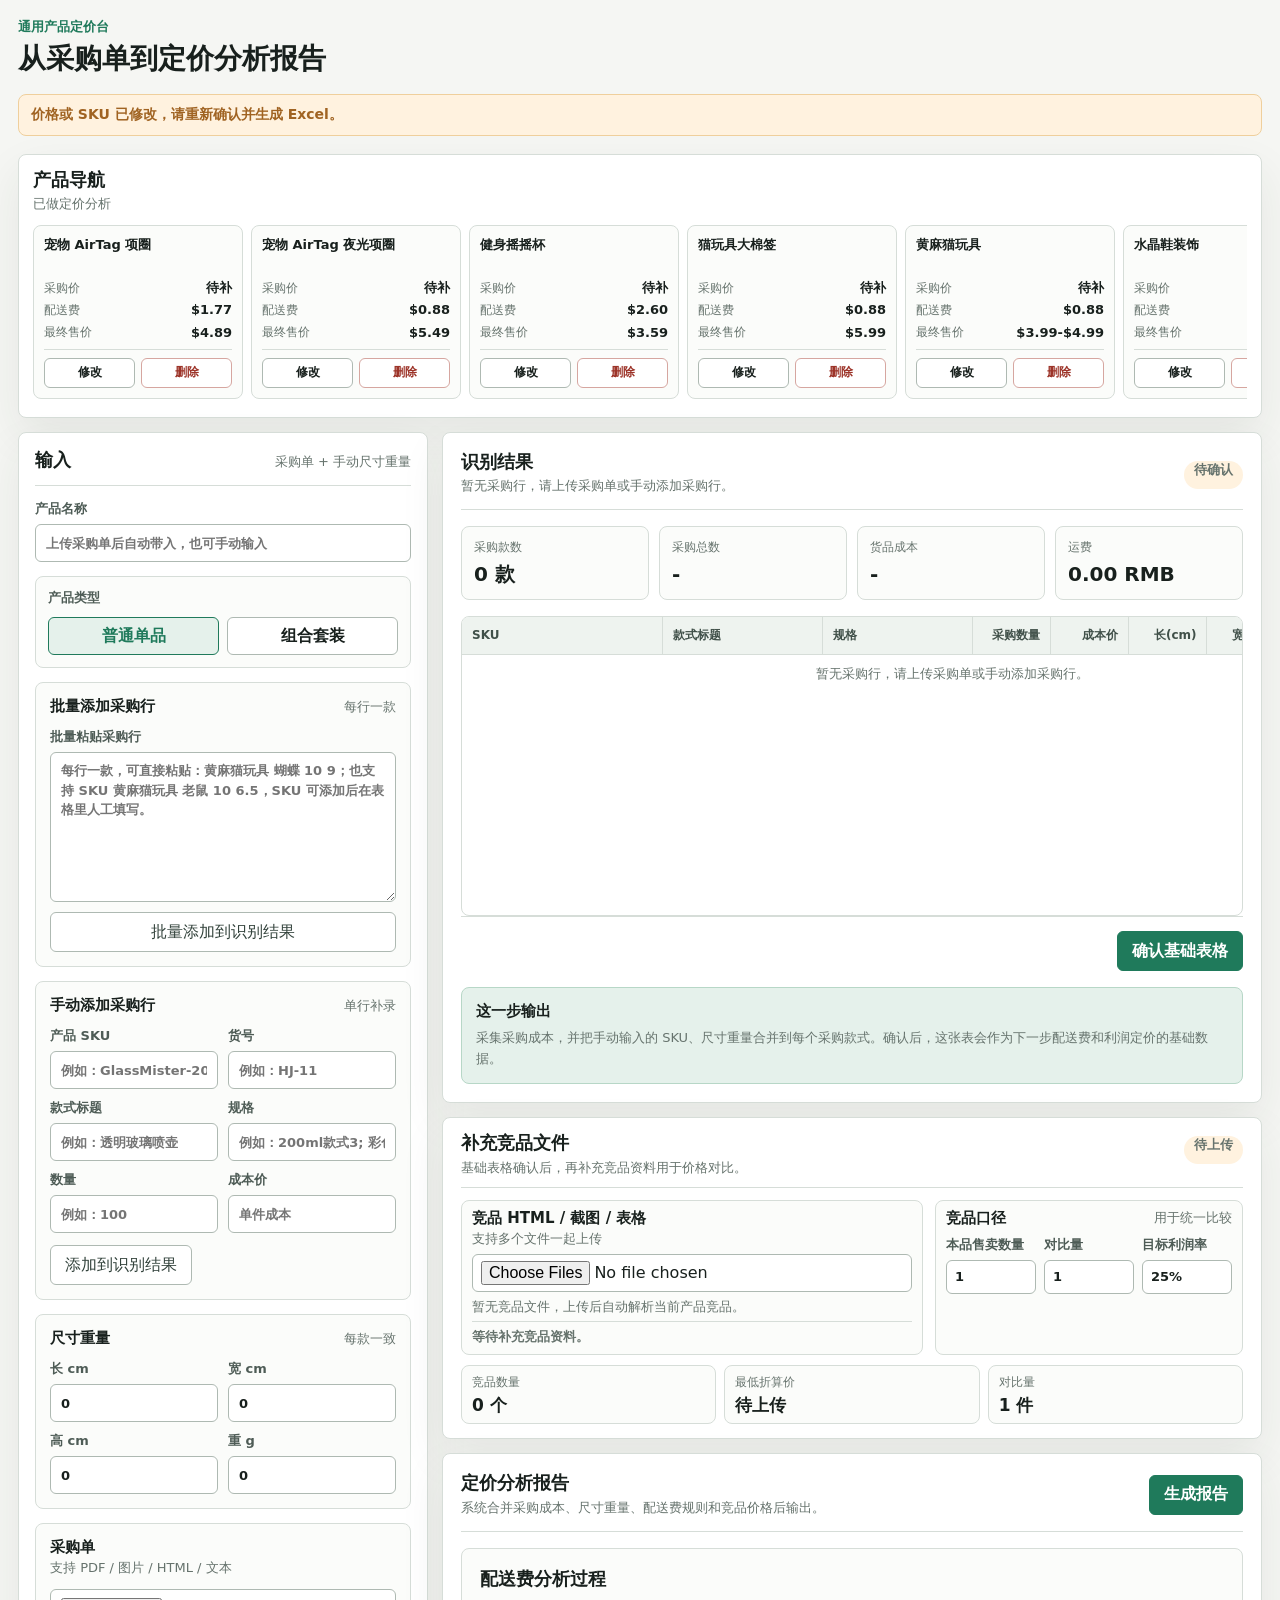
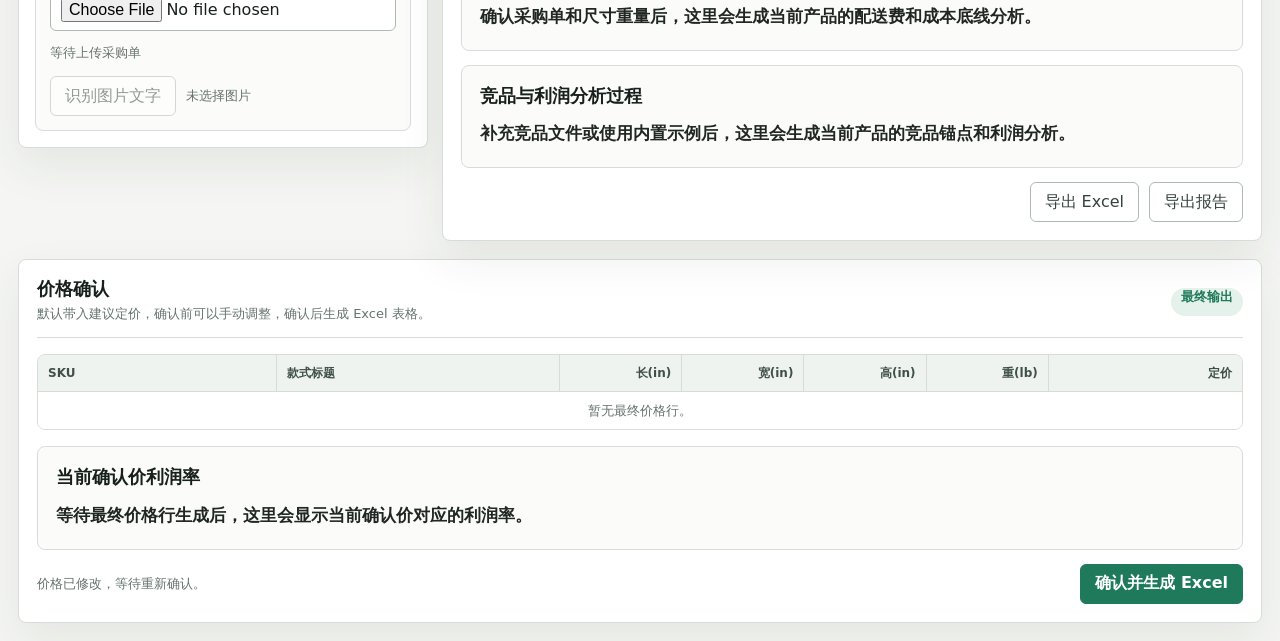
==== workbench/index.html @ 7b88914d "Merge origin/main" ====
<!doctype html>
<html lang="zh-CN">
  <head>
    <meta charset="utf-8">
    <meta name="viewport" content="width=device-width, initial-scale=1">
    <title>通用产品定价台</title>
    <link rel="stylesheet" href="styles.css?v=20260715-history5">
  </head>
  <body>
    <main class="workspace-shell">
      <header class="topbar">
        <div>
          <p class="eyebrow">通用产品定价台</p>
          <h1>从采购单到定价分析报告</h1>
        </div>
      </header>

      <section id="siteStatus" class="site-status" aria-live="polite">网站已加载，可以开始确认资料。</section>

      <aside class="pricing-nav" aria-label="已做定价分析的产品">
        <div class="pricing-nav-heading">
          <div>
            <h2>产品导航</h2>
            <span>已做定价分析</span>
          </div>
        </div>
        <div id="pricingHistoryList" class="pricing-history-list" aria-live="polite">
          <p class="empty-nav">等待加载定价产品。</p>
        </div>
      </aside>

      <section class="main-grid">
        <aside class="input-panel" aria-label="输入区">
          <div class="panel-heading">
            <h2>输入</h2>
            <span>采购单 + 手动尺寸重量</span>
          </div>

          <label class="field">
            产品名称
            <input id="productName" type="text" placeholder="上传采购单后自动带入，也可手动输入">
          </label>

          <div class="mode-card" aria-label="产品类型">
            <span>产品类型</span>
            <div class="mode-toggle">
              <button id="standardModeBtn" type="button" class="mode-button active" aria-pressed="true">普通单品</button>
              <button id="bundleModeBtn" type="button" class="mode-button" aria-pressed="false">组合套装</button>
            </div>
          </div>

          <div class="manual-card">
            <div class="manual-card-title">
              <strong>批量添加采购行</strong>
              <span>每行一款</span>
            </div>
            <div class="bulk-entry compact-entry">
              <label>
                批量粘贴采购行
                <textarea id="manualBulkRows" rows="5" placeholder="每行一款，可直接粘贴：黄麻猫玩具 蝴蝶 10 9；也支持 SKU 黄麻猫玩具 老鼠 10 6.5，SKU 可添加后在表格里人工填写。"></textarea>
              </label>
              <button id="addBulkRowsBtn" type="button" class="ghost-button">批量添加到识别结果</button>
            </div>
          </div>

          <div class="manual-card">
            <div class="manual-card-title">
              <strong>手动添加采购行</strong>
              <span>单行补录</span>
            </div>
            <div class="manual-row-grid">
              <label>
                产品 SKU
                <input id="manualSku" type="text" placeholder="例如：GlassMister-200ml-Green">
              </label>
              <label>
                货号
                <input id="manualItemCode" type="text" placeholder="例如：HJ-11">
              </label>
              <label>
                款式标题
                <input id="manualTitle" type="text" placeholder="例如：透明玻璃喷壶">
              </label>
              <label>
                规格
                <input id="manualSpec" type="text" placeholder="例如：200ml款式3; 彩色">
              </label>
              <label>
                数量
                <input id="manualQty" type="number" min="0" step="1" placeholder="例如：100">
              </label>
              <label>
                成本价
                <input id="manualCost" type="number" min="0" step="0.0001" placeholder="单件成本">
              </label>
            </div>
            <button id="addManualRowBtn" type="button" class="ghost-button">添加到识别结果</button>
          </div>

          <div class="manual-card">
            <div class="manual-card-title">
              <strong>尺寸重量</strong>
              <span>每款一致</span>
            </div>
            <div class="dimension-grid">
              <label>
                长 cm
                <input id="lengthCm" type="number" value="0" step="0.1">
              </label>
              <label>
                宽 cm
                <input id="widthCm" type="number" value="0" step="0.1">
              </label>
              <label>
                高 cm
                <input id="heightCm" type="number" value="0" step="0.1">
              </label>
              <label>
                重 g
                <input id="weightG" type="number" value="0" step="1">
              </label>
            </div>
          </div>

          <div class="upload-box">
            <div>
              <strong>采购单</strong>
              <span>支持 PDF / 图片 / HTML / 文本</span>
            </div>
            <input id="purchaseOrderFile" type="file" aria-label="上传采购单" accept=".pdf,.png,.jpg,.jpeg,.webp,.html,.htm,.txt,.csv">
            <p id="purchaseOrderFileName">等待上传采购单</p>
            <div class="ocr-actions">
              <button id="runOcrBtn" type="button" class="ghost-button" disabled>识别图片文字</button>
              <span id="ocrStatus">未选择图片</span>
            </div>
            <div id="purchasePreview" class="upload-preview is-hidden" aria-live="polite"></div>
          </div>

          <div id="bundleCard" class="manual-card is-hidden">
            <div class="manual-card-title">
              <strong>组合套装</strong>
              <span>父 SKU + 组件成本</span>
            </div>
            <div class="manual-row-grid">
              <label>
                套装 SKU
                <input id="bundleSku" type="text" placeholder="例如：BlisterPad-3Style-24pcs">
              </label>
              <label>
                套装标题
                <input id="bundleTitle" type="text" placeholder="例如：三款组合防磨贴">
              </label>
              <label>
                套装规格
                <input id="bundleSpec" type="text" placeholder="例如：3款各8片，共24片/套">
              </label>
              <label>
                单位
                <input id="bundleUnitLabel" type="text" value="片">
              </label>
            </div>
            <div class="bundle-components">
              <div class="bundle-component-header">
                <span>组件</span>
                <span>每套用量</span>
                <span>单件成本</span>
                <span>采购数量</span>
              </div>
              <div class="bundle-component-row">
                <input class="bundle-component-name" type="text" placeholder="款式A">
                <input class="bundle-component-qty" type="number" min="0" step="1" value="8" aria-label="款式A每套用量">
                <input class="bundle-component-cost" type="number" min="0" step="0.0001" placeholder="0.00" aria-label="款式A单件成本">
                <input class="bundle-component-purchase" type="number" min="0" step="1" placeholder="采购片数" aria-label="款式A采购数量">
              </div>
              <div class="bundle-component-row">
                <input class="bundle-component-name" type="text" placeholder="款式B">
                <input class="bundle-component-qty" type="number" min="0" step="1" value="8" aria-label="款式B每套用量">
                <input class="bundle-component-cost" type="number" min="0" step="0.0001" placeholder="0.00" aria-label="款式B单件成本">
                <input class="bundle-component-purchase" type="number" min="0" step="1" placeholder="采购片数" aria-label="款式B采购数量">
              </div>
              <div class="bundle-component-row">
                <input class="bundle-component-name" type="text" placeholder="款式C">
                <input class="bundle-component-qty" type="number" min="0" step="1" value="8" aria-label="款式C每套用量">
                <input class="bundle-component-cost" type="number" min="0" step="0.0001" placeholder="0.00" aria-label="款式C单件成本">
                <input class="bundle-component-purchase" type="number" min="0" step="1" placeholder="采购片数" aria-label="款式C采购数量">
              </div>
            </div>
            <div class="bundle-summary" id="bundlePreview">填写组件后生成一条父 SKU 套装行。</div>
            <div class="inline-actions">
              <button id="buildBundleBtn" type="button" class="ghost-button">生成套装行</button>
              <button id="clearBundleBtn" type="button" class="ghost-button">清空套装</button>
            </div>
          </div>

        </aside>

        <div class="workflow-column">
        <section class="result-panel" aria-label="识别结果">
          <div class="panel-heading result-heading">
            <div>
              <h2>识别结果</h2>
              <span id="recognizedSummaryText">等待上传采购单或录入采购行。</span>
            </div>
            <span id="baseStatus" class="status-pill">待确认</span>
          </div>

          <div class="summary-grid">
            <div>
              <span>采购款数</span>
              <strong>0 款</strong>
            </div>
            <div>
              <span>采购总数</span>
              <strong>-</strong>
            </div>
            <div>
              <span>货品成本</span>
              <strong>-</strong>
            </div>
            <div>
              <span>运费</span>
              <strong>0.00 RMB</strong>
            </div>
          </div>

          <div class="table-wrap">
            <table>
              <thead>
                <tr>
                  <th class="sku-column">SKU</th>
                  <th>款式标题</th>
                  <th>规格</th>
                  <th class="numeric">采购数量</th>
                  <th class="numeric">成本价</th>
                  <th class="numeric">长(cm)</th>
                  <th class="numeric">宽(cm)</th>
                  <th class="numeric">高(cm)</th>
                  <th class="numeric">重(g)</th>
                </tr>
              </thead>
              <tbody id="recognizedRows">
                <tr>
                  <td colspan="9" class="empty">暂无采购行，请上传采购单或手动添加采购行。</td>
                </tr>
              </tbody>
            </table>
          </div>

          <div class="result-actions">
            <button id="confirmBaseBtn" type="button" class="primary-button">确认基础表格</button>
          </div>

          <div class="check-panel">
            <h3>这一步输出</h3>
            <p>采集采购成本，并把手动输入的 SKU、尺寸重量合并到每个采购款式。确认后，这张表会作为下一步配送费和利润定价的基础数据。</p>
          </div>
        </section>

      <section class="next-step-grid">
        <section class="competitor-panel" aria-label="竞品输入">
          <div class="panel-heading">
            <div>
              <h2>补充竞品文件</h2>
              <span>基础表格确认后，再补充竞品资料用于价格对比。</span>
            </div>
            <span id="competitorStatus" class="status-pill">待上传</span>
          </div>

          <div class="competitor-input-grid">
            <div class="upload-box">
              <div>
                <strong>竞品 HTML / 截图 / 表格</strong>
                <span>支持多个文件一起上传</span>
              </div>
              <input id="competitorFiles" type="file" aria-label="上传竞品文件" multiple accept=".html,.htm,.pdf,.png,.jpg,.jpeg,.webp,.xlsx,.xls,.csv">
              <p id="competitorFileSummary">暂无竞品文件，上传后自动解析当前产品竞品。</p>
              <p id="competitorParseStatus" class="mini-status">等待补充竞品资料。</p>
            </div>

            <div class="manual-card">
              <div class="manual-card-title">
                <strong>竞品口径</strong>
                <span>用于统一比较</span>
              </div>
              <div class="dimension-grid">
                <label>
                  本品售卖数量
                  <input id="salePackQty" type="number" value="1" min="1" step="1">
                </label>
                <label>
                  对比量
                  <input id="comparisonUnitQty" type="number" value="1" min="1" step="1">
                </label>
                <label>
                  目标利润率
                  <input id="targetMargin" type="text" value="25%">
                </label>
              </div>
            </div>
          </div>

          <div class="competitor-summary">
            <div>
              <span>竞品数量</span>
              <strong>0 个</strong>
            </div>
            <div>
              <span>最低折算价</span>
              <strong>待上传</strong>
            </div>
            <div>
              <span>对比量</span>
              <strong>1 片</strong>
            </div>
          </div>
        </section>

        <section id="reportPanel" class="report-panel" aria-label="定价分析报告">
          <div class="panel-heading result-heading">
            <div>
              <h2>定价分析报告</h2>
              <span>系统合并采购成本、尺寸重量、配送费规则和竞品价格后输出。</span>
            </div>
            <button id="generateReportBtn" type="button" class="primary-button">生成报告</button>
          </div>

          <div class="analysis-narrative" id="reportContent">
            <article class="process-block">
              <h3>配送费分析过程</h3>
              <p class="lead-text">确认采购单和尺寸重量后，这里会生成当前产品的配送费和成本底线分析。</p>
            </article>

            <article class="process-block">
              <h3>竞品与利润分析过程</h3>
              <p class="lead-text">补充竞品文件或使用内置示例后，这里会生成当前产品的竞品锚点和利润分析。</p>
            </article>
          </div>

          <div class="report-actions">
            <button id="reportExcelBtn" type="button" class="ghost-button">导出 Excel</button>
            <button id="reportTextBtn" type="button" class="ghost-button">导出报告</button>
            <a id="downloadReportExcelLink" class="download-link is-hidden" href="#" download="定价分析报告.xls">下载分析 Excel</a>
            <a id="downloadReportTextLink" class="download-link is-hidden" href="#" download="定价分析报告.txt">下载报告文本</a>
          </div>
        </section>
      </section>
        </div>
      </section>

      <section id="finalStage" class="final-stage" aria-label="价格确认">
        <section class="final-panel">
          <div class="panel-heading result-heading">
            <div>
              <h2>价格确认</h2>
              <span>默认带入建议定价，确认前可以手动调整，确认后生成 Excel 表格。</span>
            </div>
            <span class="status-pill ready">最终输出</span>
          </div>

          <div class="final-table-wrap">
            <table class="final-table">
              <thead>
                <tr>
                  <th class="sku-column">SKU</th>
                  <th>款式标题</th>
                  <th class="numeric">长(in)</th>
                  <th class="numeric">宽(in)</th>
                  <th class="numeric">高(in)</th>
                  <th class="numeric">重(lb)</th>
                  <th class="numeric">定价</th>
                </tr>
              </thead>
              <tbody id="finalPricingRows">
                <tr>
                  <td colspan="7" class="empty">暂无最终价格行。</td>
                </tr>
              </tbody>
            </table>
          </div>

          <div id="currentProfitPanel" class="analysis-narrative profit-after-final">
            <article class="process-block">
              <h3>当前确认价利润率</h3>
              <p class="lead-text">等待最终价格行生成后，这里会显示当前确认价对应的利润率。</p>
            </article>
          </div>

          <div class="final-actions">
            <p id="exportStatus" class="export-status">等待确认价格。</p>
            <div class="final-action-buttons">
              <button id="generateExcelBtn" type="button" class="primary-button">确认并生成 Excel</button>
              <a id="downloadExcelLink" class="download-link is-hidden" href="#" download="最终价格确认表.xls">下载 Excel</a>
            </div>
          </div>
        </section>
      </section>
    </main>
    <script src="app.js?v=20260715-merge-fix1"></script>
  </body>
</html>
---- workbench/styles.css ----
:root {
  --bg: #f5f6f3;
  --panel: #ffffff;
  --ink: #18201d;
  --muted: #66736d;
  --line: #d6ddd8;
  --line-strong: #aeb9b2;
  --accent: #1f7a5b;
  --accent-soft: #e5f1eb;
  --warning: #a06322;
  --warning-soft: #fff2df;
  --shadow: 0 18px 45px rgba(36, 46, 41, 0.08);
  font-family: Inter, ui-sans-serif, system-ui, -apple-system, BlinkMacSystemFont, "Segoe UI", sans-serif;
  color-scheme: light;
}

* {
  box-sizing: border-box;
}

body {
  margin: 0;
  background: var(--bg);
  color: var(--ink);
  overflow-x: hidden;
}

button,
input,
textarea {
  font: inherit;
}

.workspace-shell {
  width: min(1680px, 100%);
  margin: 0 auto;
  padding: 18px;
  min-width: 0;
}

.topbar {
  display: flex;
  align-items: center;
  justify-content: space-between;
  gap: 18px;
  margin-bottom: 18px;
}

.eyebrow {
  margin: 0 0 6px;
  color: var(--accent);
  font-size: 13px;
  font-weight: 750;
}

h1,
h2,
h3,
p {
  margin: 0;
}

h1 {
  font-size: 28px;
  line-height: 1.2;
  letter-spacing: 0;
}

h2 {
  font-size: 18px;
  line-height: 1.25;
}

h3 {
  font-size: 15px;
  line-height: 1.3;
}

button,
.download-link {
  min-height: 40px;
  border: 1px solid var(--line-strong);
  border-radius: 6px;
  padding: 0 14px;
  background: var(--panel);
  color: var(--ink);
  cursor: pointer;
  text-decoration: none;
}

.primary-button,
.download-link {
  border-color: var(--accent);
  background: var(--accent);
  color: #ffffff;
  font-weight: 750;
}

.ghost-button {
  color: #33433c;
}

.site-status {
  min-height: 42px;
  border: 1px solid #b7d7c7;
  border-radius: 8px;
  background: var(--accent-soft);
  color: var(--accent);
  display: flex;
  align-items: center;
  padding: 10px 12px;
  margin-bottom: 18px;
  font-size: 14px;
  font-weight: 750;
}

.site-status.warn {
  border-color: #efcf9c;
  background: var(--warning-soft);
  color: var(--warning);
}

.main-grid {
  display: grid;
  grid-template-columns: minmax(340px, 410px) minmax(680px, 1fr);
  gap: 14px;
  align-items: start;
  margin-bottom: 18px;
}

.workflow-column {
  display: grid;
  gap: 14px;
  min-width: 0;
}

.input-panel,
.pricing-nav,
.result-panel,
.competitor-panel,
.report-panel,
.final-panel {
  border: 1px solid var(--line);
  border-radius: 8px;
  background: var(--panel);
  box-shadow: var(--shadow);
}

.pricing-nav {
  padding: 14px;
  margin-bottom: 14px;
  display: grid;
  gap: 12px;
}

.pricing-nav-heading {
  display: flex;
  align-items: flex-end;
  justify-content: space-between;
  gap: 12px;
}

.pricing-nav-heading span {
  display: block;
  margin-top: 4px;
  color: var(--muted);
  font-size: 13px;
}

.pricing-history-list {
  display: flex;
  gap: 8px;
  overflow-x: auto;
  padding-bottom: 4px;
}

.pricing-history-item {
  width: 210px;
  flex: 0 0 210px;
  min-height: 0;
  border: 1px solid var(--line);
  border-radius: 8px;
  background: #fbfcfa;
  text-align: left;
  display: grid;
  gap: 8px;
  padding: 10px;
}

.pricing-history-item:hover,
.pricing-history-item:focus-within {
  border-color: var(--accent);
  background: var(--accent-soft);
}

.pricing-history-item.is-current {
  border-color: #b7d7c7;
  background: var(--accent-soft);
}

.pricing-history-main {
  min-height: 0;
  border: 0;
  border-radius: 0;
  padding: 0;
  background: transparent;
  display: grid;
  gap: 8px;
  text-align: left;
  cursor: pointer;
}

.pricing-history-title {
  display: block;
  color: var(--ink);
  font-size: 13px;
  font-weight: 850;
  line-height: 1.35;
  min-height: 36px;
}

.pricing-history-meta {
  display: grid;
  grid-template-columns: 1fr;
  gap: 6px;
}

.pricing-history-meta span {
  display: flex;
  align-items: center;
  justify-content: space-between;
  gap: 2px;
  color: var(--muted);
  font-size: 12px;
  line-height: 1.25;
}

.pricing-history-meta strong {
  color: var(--ink);
  font-size: 13px;
  font-variant-numeric: tabular-nums;
  line-height: 1.25;
}

.pricing-history-actions {
  display: grid;
  grid-template-columns: 1fr 1fr;
  gap: 6px;
  padding-top: 8px;
  border-top: 1px solid var(--line);
}

.mini-button {
  min-height: 30px;
  border-radius: 6px;
  padding: 0 8px;
  font-size: 12px;
  font-weight: 800;
  background: #ffffff;
}

.mini-button.danger {
  border-color: #d6a6a0;
  color: #9c3328;
}

.mini-button.primary-mini {
  border-color: var(--accent);
  background: var(--accent);
  color: #ffffff;
}

.pricing-history-edit-form {
  display: grid;
  gap: 8px;
  padding-top: 8px;
  border-top: 1px solid var(--line);
}

.pricing-history-edit-form label {
  display: grid;
  gap: 4px;
  color: var(--muted);
  font-size: 12px;
  font-weight: 800;
}

.pricing-history-edit-form input {
  min-height: 32px;
  padding: 6px 8px;
  font-size: 12px;
}

.empty-nav {
  color: var(--muted);
  font-size: 13px;
  line-height: 1.5;
}

.input-panel {
  padding: 16px;
  display: grid;
  gap: 14px;
}

.result-panel,
.competitor-panel,
.report-panel,
.final-panel {
  padding: 18px;
  min-width: 0;
}

.result-actions {
  display: flex;
  justify-content: flex-end;
  padding-top: 14px;
  border-top: 1px solid var(--line);
}

.profit-after-final {
  margin-top: 14px;
}

.panel-heading {
  display: flex;
  align-items: flex-start;
  justify-content: space-between;
  gap: 14px;
  padding-bottom: 14px;
  border-bottom: 1px solid var(--line);
}

.panel-heading span {
  display: block;
  margin-top: 4px;
  color: var(--muted);
  font-size: 13px;
}

.field,
.dimension-grid label {
  display: grid;
  gap: 6px;
  color: #4e5c56;
  font-size: 13px;
  font-weight: 700;
}

input,
textarea {
  width: 100%;
  min-height: 38px;
  border: 1px solid var(--line-strong);
  border-radius: 6px;
  background: #ffffff;
  color: var(--ink);
  padding: 8px 10px;
}

textarea {
  resize: vertical;
  line-height: 1.5;
}

input:focus,
textarea:focus {
  outline: 3px solid rgba(31, 122, 91, 0.16);
  border-color: var(--accent);
}

.manual-row-grid {
  display: grid;
  grid-template-columns: 1fr 1fr;
  gap: 10px;
  margin-bottom: 12px;
}

.mode-card {
  border: 1px solid var(--line);
  border-radius: 8px;
  background: #fbfcfa;
  padding: 12px;
  display: grid;
  gap: 10px;
}

.mode-card > span {
  color: #4e5c56;
  font-size: 13px;
  font-weight: 800;
}

.mode-toggle {
  display: grid;
  grid-template-columns: repeat(2, minmax(0, 1fr));
  gap: 8px;
}

.mode-button {
  min-height: 38px;
  padding: 0 10px;
  font-weight: 800;
}

.mode-button.active {
  border-color: var(--accent);
  background: var(--accent-soft);
  color: var(--accent);
}

.manual-row-grid label {
  display: grid;
  gap: 6px;
  color: #4e5c56;
  font-size: 13px;
  font-weight: 700;
}

.bulk-entry {
  display: grid;
  gap: 10px;
  margin-top: 14px;
  padding-top: 14px;
  border-top: 1px solid var(--line);
}

.bulk-entry.compact-entry {
  margin-top: 0;
  padding-top: 0;
  border-top: 0;
}

.bulk-entry textarea {
  min-height: 150px;
}

.bulk-entry label {
  display: grid;
  gap: 6px;
  color: #4e5c56;
  font-size: 13px;
  font-weight: 700;
}

.inline-actions {
  display: flex;
  gap: 10px;
  flex-wrap: wrap;
}

.ocr-actions {
  display: flex;
  align-items: center;
  gap: 10px;
  flex-wrap: wrap;
}

.ocr-actions span {
  color: var(--muted);
  font-size: 13px;
  line-height: 1.5;
}

.ocr-actions span.is-busy {
  color: var(--warning);
  font-weight: 800;
}

button:disabled {
  cursor: not-allowed;
  opacity: 0.52;
}

.upload-preview {
  border: 1px dashed var(--line-strong);
  border-radius: 8px;
  background: #ffffff;
  padding: 10px;
}

.upload-preview img {
  display: block;
  width: 100%;
  max-height: 220px;
  object-fit: contain;
  border-radius: 6px;
  background: #f1f4f2;
}

.upload-preview p {
  margin: 0;
}

.upload-box,
.manual-card,
.check-panel {
  border: 1px solid var(--line);
  border-radius: 8px;
  background: #fbfcfa;
}

.upload-box {
  display: grid;
  gap: 12px;
  padding: 14px;
}

.upload-box strong,
.manual-card strong {
  display: block;
  font-size: 15px;
}

.upload-box span,
.manual-card span {
  color: var(--muted);
  font-size: 13px;
}

.upload-box p,
.check-panel p {
  color: var(--muted);
  font-size: 13px;
  line-height: 1.6;
}

.mini-status {
  border-top: 1px solid var(--line);
  padding-top: 10px;
  font-weight: 750;
}

.manual-card {
  padding: 14px;
}

.manual-card-title {
  display: flex;
  align-items: center;
  justify-content: space-between;
  gap: 10px;
  margin-bottom: 12px;
}

.bundle-components {
  display: grid;
  gap: 8px;
  margin: 6px 0 12px;
}

.bundle-component-header,
.bundle-component-row {
  display: grid;
  grid-template-columns: 1.1fr 0.8fr 0.9fr 0.9fr;
  gap: 8px;
  align-items: center;
}

.bundle-component-header {
  color: var(--muted);
  font-size: 12px;
  font-weight: 800;
}

.bundle-component-row input {
  min-height: 36px;
  padding: 7px 8px;
}

.bundle-summary {
  border: 1px solid var(--line);
  border-radius: 6px;
  background: #ffffff;
  color: var(--muted);
  font-size: 13px;
  line-height: 1.5;
  padding: 10px;
  margin-bottom: 12px;
}

.dimension-grid {
  display: grid;
  grid-template-columns: repeat(2, minmax(0, 1fr));
  gap: 10px;
}

.result-heading {
  align-items: center;
}

.status-pill {
  margin-top: 0;
  display: inline-flex;
  align-items: center;
  min-height: 28px;
  border-radius: 999px;
  padding: 0 10px;
  background: var(--warning-soft);
  color: var(--warning);
  font-size: 13px;
  font-weight: 800;
  white-space: nowrap;
}

.status-pill.ready {
  background: var(--accent-soft);
  color: var(--accent);
}

.summary-grid {
  display: grid;
  grid-template-columns: repeat(4, minmax(0, 1fr));
  gap: 10px;
  margin: 16px 0;
}

.next-step-grid {
  display: grid;
  grid-template-columns: 1fr;
  gap: 14px;
  align-items: start;
}

.competitor-input-grid {
  display: grid;
  grid-template-columns: minmax(300px, 1.2fr) minmax(260px, 0.8fr);
  gap: 12px;
  margin-top: 12px;
}

.competitor-panel {
  padding: 14px 18px;
}

.competitor-panel .panel-heading {
  padding-bottom: 10px;
}

.competitor-panel .upload-box,
.competitor-panel .manual-card {
  padding: 8px 10px;
  gap: 6px;
}

.competitor-panel .manual-card-title {
  margin-bottom: 8px;
}

.competitor-panel .dimension-grid {
  grid-template-columns: repeat(3, minmax(0, 1fr));
  gap: 8px;
}

.competitor-panel input {
  min-height: 34px;
  padding: 6px 8px;
}

.competitor-panel .upload-box p {
  line-height: 1.35;
}

.competitor-panel .mini-status {
  padding-top: 6px;
}

.competitor-summary {
  display: grid;
  grid-template-columns: repeat(3, minmax(0, 1fr));
  gap: 8px;
  margin-top: 10px;
}

.competitor-summary div {
  border: 1px solid var(--line);
  border-radius: 8px;
  background: #fbfcfa;
  padding: 8px 10px;
  min-height: 48px;
}

.competitor-summary span {
  display: block;
  color: var(--muted);
  font-size: 12px;
  margin-bottom: 4px;
}

.competitor-summary strong {
  display: block;
  font-size: 17px;
  line-height: 1.2;
}

.analysis-narrative {
  display: grid;
  gap: 14px;
  margin-top: 16px;
}

.process-block {
  border: 1px solid var(--line);
  border-radius: 8px;
  background: #fbfcfa;
  padding: 18px;
  min-width: 0;
  overflow-wrap: anywhere;
}

.process-block h3 {
  font-size: 18px;
  margin-bottom: 12px;
}

.process-block p,
.process-block li {
  color: #202723;
  font-size: 17px;
  line-height: 1.75;
}

.process-block p + p {
  margin-top: 14px;
}

.lead-text,
.strategy-text {
  font-weight: 800;
}

.process-block ul {
  margin: 12px 0 0;
  padding-left: 24px;
}

.process-block li + li {
  margin-top: 8px;
}

.formula-box {
  border: 1px solid #d9e1dc;
  border-radius: 6px;
  background: #ffffff;
  padding: 12px;
  margin-top: 14px;
}

.formula-box p {
  font-size: 16px;
}

.formula-box p + p {
  margin-top: 10px;
}

mark {
  border-radius: 8px;
  background: #e8eaeb;
  color: #1d2320;
  padding: 2px 8px;
  font-family: ui-monospace, SFMono-Regular, Menlo, Consolas, "Liberation Mono", monospace;
  font-weight: 850;
}

.comparison-table-wrap {
  overflow-x: auto;
  margin: 12px 0 16px;
  border-bottom: 1px solid #e4e8e5;
}

.comparison-table {
  min-width: 620px;
  border: 0;
}

.comparison-table th,
.comparison-table td {
  border-right: 0;
  padding: 13px 0;
  background: transparent;
  font-size: 17px;
}

.comparison-table th {
  color: #202723;
  font-weight: 850;
}

.comparison-table th:nth-child(1),
.comparison-table td:nth-child(1),
.comparison-table th:nth-child(2),
.comparison-table td:nth-child(2),
.comparison-table th:nth-child(3),
.comparison-table td:nth-child(3) {
  width: auto;
}

.report-actions {
  display: flex;
  justify-content: flex-end;
  gap: 10px;
  margin-top: 14px;
  flex-wrap: wrap;
}

.final-stage {
  margin-top: 18px;
}

.final-table-wrap {
  overflow-x: auto;
  border: 1px solid var(--line);
  border-radius: 8px;
  margin-top: 16px;
}

.final-table {
  min-width: 820px;
}

.final-table th:nth-child(1),
.final-table td:nth-child(1) {
  width: 160px;
}

.final-table th:nth-child(2),
.final-table td:nth-child(2) {
  width: 190px;
}

.final-table th:nth-child(3),
.final-table td:nth-child(3),
.final-table th:nth-child(4),
.final-table td:nth-child(4),
.final-table th:nth-child(5),
.final-table td:nth-child(5),
.final-table th:nth-child(6),
.final-table td:nth-child(6) {
  width: 82px;
}

.final-table th:nth-child(7),
.final-table td:nth-child(7) {
  width: 130px;
}

.price-input {
  min-height: 36px;
  text-align: right;
  font-weight: 850;
}

.table-input {
  min-height: 34px;
  width: 100%;
  padding: 6px 8px;
  border-color: #d7ded9;
  font-size: 13px;
}

.sku-input {
  font-weight: 800;
}

.numeric-input {
  text-align: right;
  font-variant-numeric: tabular-nums;
}

.strong-input {
  color: var(--accent);
  font-weight: 850;
}

.final-actions {
  display: flex;
  align-items: center;
  justify-content: space-between;
  gap: 14px;
  margin-top: 14px;
  flex-wrap: wrap;
}

.final-action-buttons {
  display: flex;
  align-items: center;
  justify-content: flex-end;
  gap: 10px;
  flex-wrap: wrap;
}

.download-link {
  display: inline-flex;
  align-items: center;
  justify-content: center;
}

.is-hidden {
  display: none;
}

.export-status {
  color: var(--muted);
  font-size: 13px;
  line-height: 1.5;
}

.summary-grid div {
  border: 1px solid var(--line);
  border-radius: 8px;
  background: #fbfcfa;
  padding: 12px;
  min-height: 74px;
}

.summary-grid span {
  display: block;
  color: var(--muted);
  font-size: 12px;
  margin-bottom: 6px;
}

.summary-grid strong {
  font-size: 20px;
  line-height: 1.2;
}

.table-wrap {
  overflow-x: auto;
  border: 1px solid var(--line);
  border-radius: 8px;
  min-height: 300px;
}

table {
  width: 100%;
  min-width: 980px;
  border-collapse: collapse;
  table-layout: fixed;
}

th,
td {
  border-bottom: 1px solid var(--line);
  border-right: 1px solid var(--line);
  padding: 10px;
  text-align: left;
  vertical-align: middle;
  font-size: 13px;
  line-height: 1.35;
}

th:last-child,
td:last-child {
  border-right: 0;
}

tbody tr:last-child td {
  border-bottom: 0;
}

th {
  background: #eef3ef;
  color: #405049;
  font-size: 12px;
  font-weight: 800;
}

td {
  background: #ffffff;
}

.empty {
  color: var(--muted);
  text-align: center;
}

th:nth-child(1),
td:nth-child(1) {
  width: 200px;
}

th:nth-child(2),
td:nth-child(2) {
  width: 160px;
}

th:nth-child(3),
td:nth-child(3) {
  width: 150px;
}

.numeric {
  text-align: right;
  font-variant-numeric: tabular-nums;
}

.strong {
  color: var(--accent);
  font-weight: 850;
}

td input {
  min-height: 34px;
  border-color: #c9d4cd;
  font-size: 12px;
  font-weight: 750;
}

.check-panel {
  margin-top: 16px;
  padding: 14px;
  display: grid;
  gap: 6px;
  background: var(--accent-soft);
  border-color: #b7d7c7;
}

@media (max-width: 980px) {
  .workspace-shell {
    padding: 16px;
  }

  .topbar {
    align-items: stretch;
    flex-direction: column;
  }

  .main-grid,
  .summary-grid,
  .next-step-grid,
  .competitor-summary {
    grid-template-columns: 1fr;
  }

  .final-actions {
    align-items: stretch;
    flex-direction: column;
  }

  .final-actions button,
  .inline-actions button,
  .final-action-buttons,
  .download-link {
    width: 100%;
  }

  .input-panel {
    position: static;
  }

  .pricing-nav {
    position: static;
  }

  .bulk-entry textarea {
    min-height: 150px;
  }
}

@media (max-width: 520px) {
  h1 {
    font-size: 23px;
  }

  .dimension-grid {
    grid-template-columns: 1fr;
  }

  .manual-row-grid {
    grid-template-columns: 1fr;
  }
}
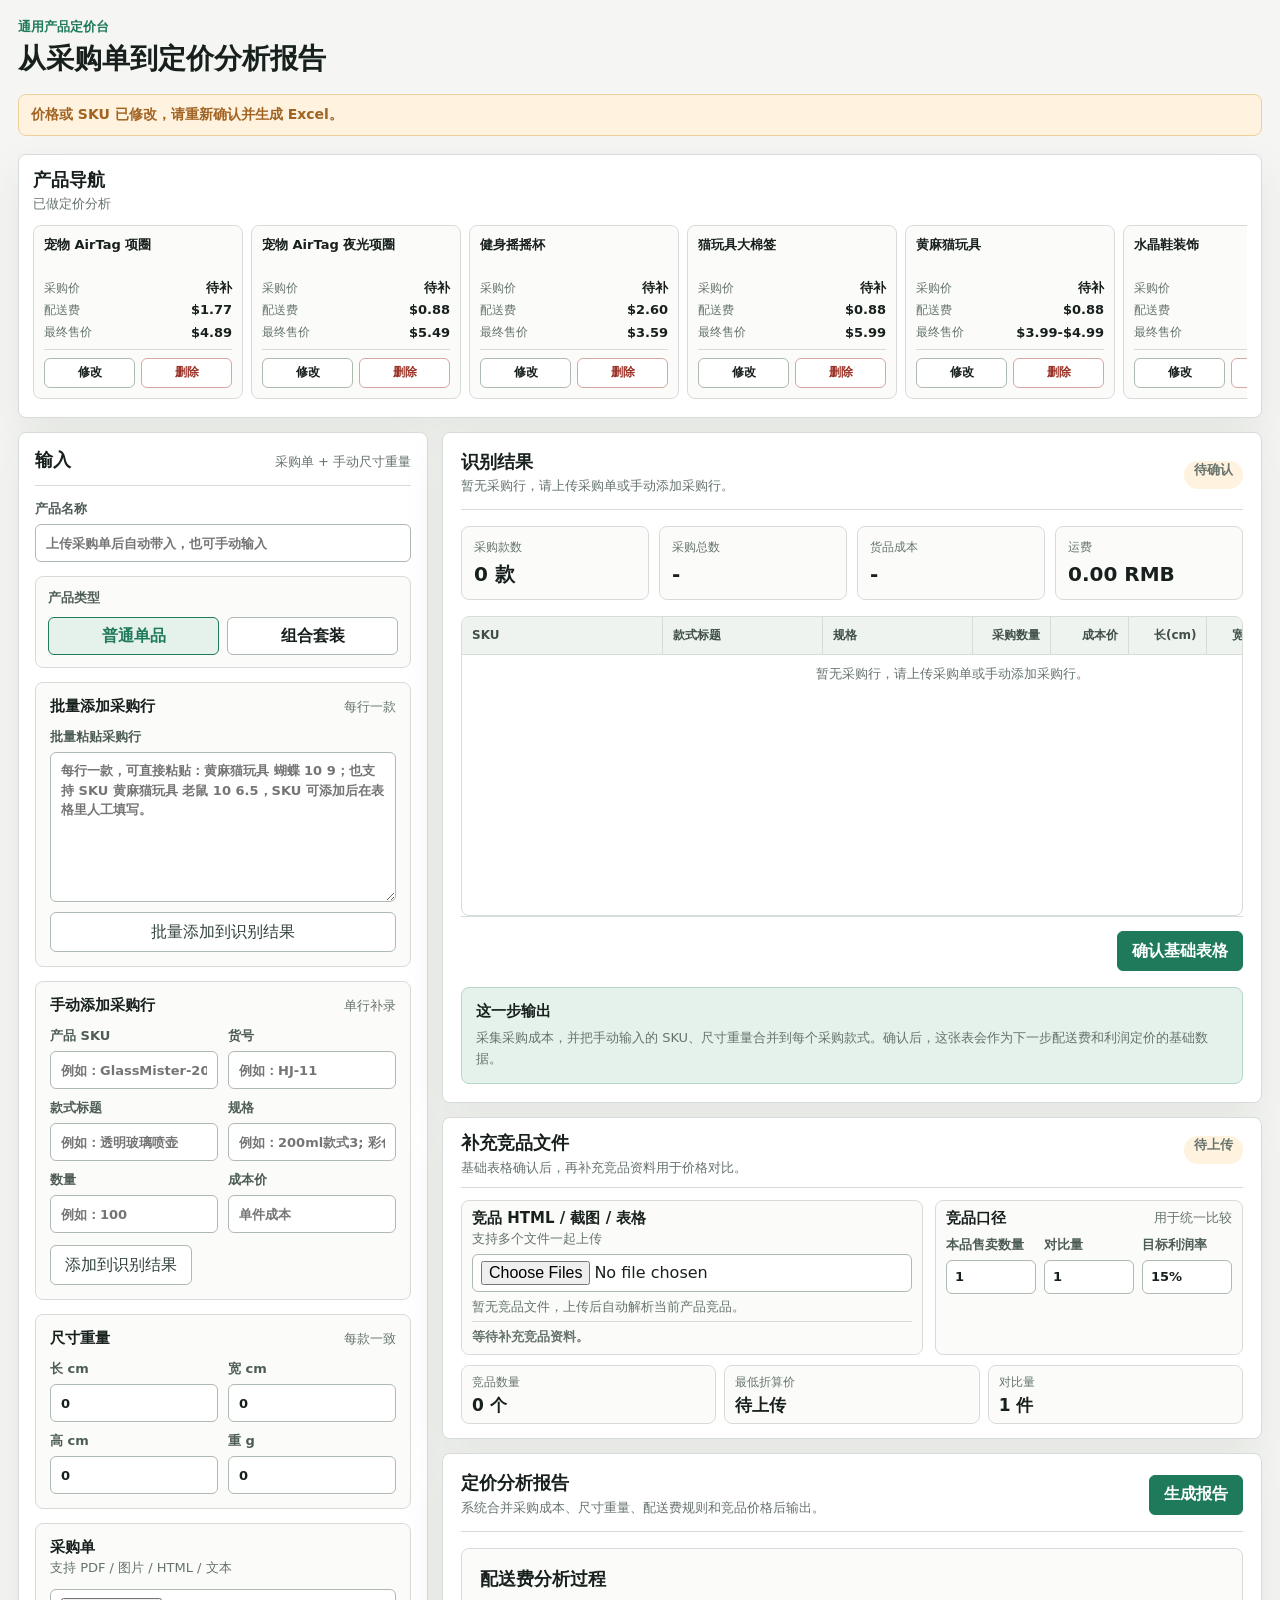
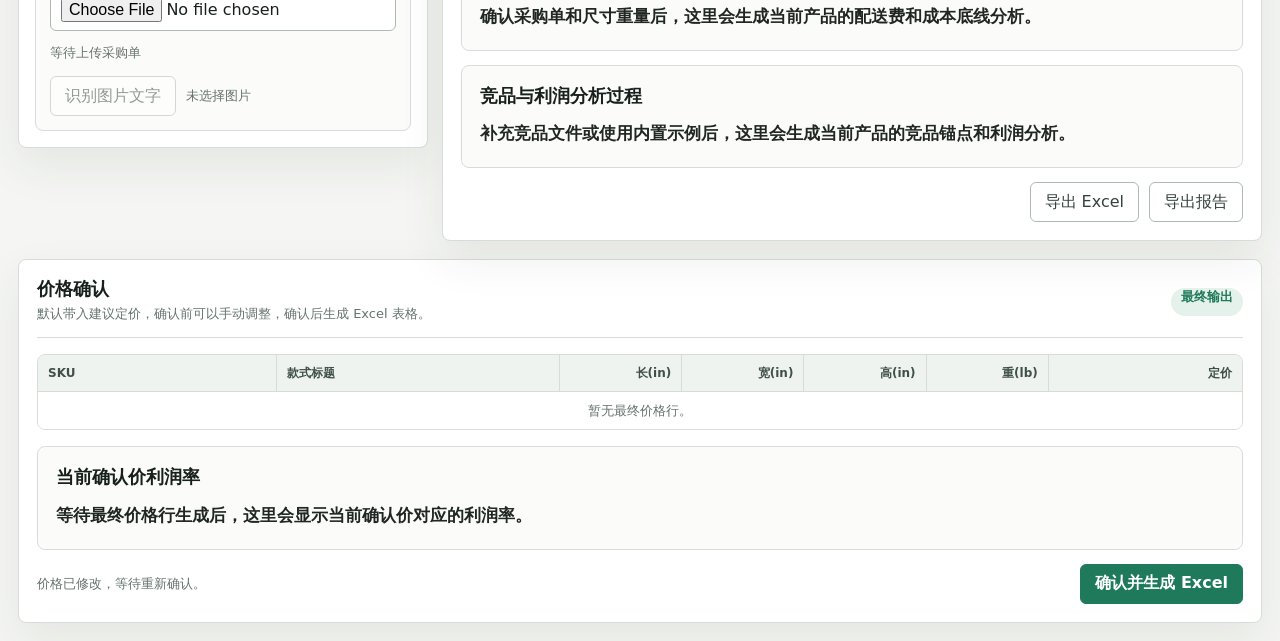
==== commit 294a245d: "默认利润率改成百分之15" ====
--- a/workbench/index.html
+++ b/workbench/index.html
@@ -293,7 +293,7 @@
                 </label>
                 <label>
                   目标利润率
-                  <input id="targetMargin" type="text" value="25%">
+                  <input id="targetMargin" type="text" value="15%">
                 </label>
               </div>
             </div>
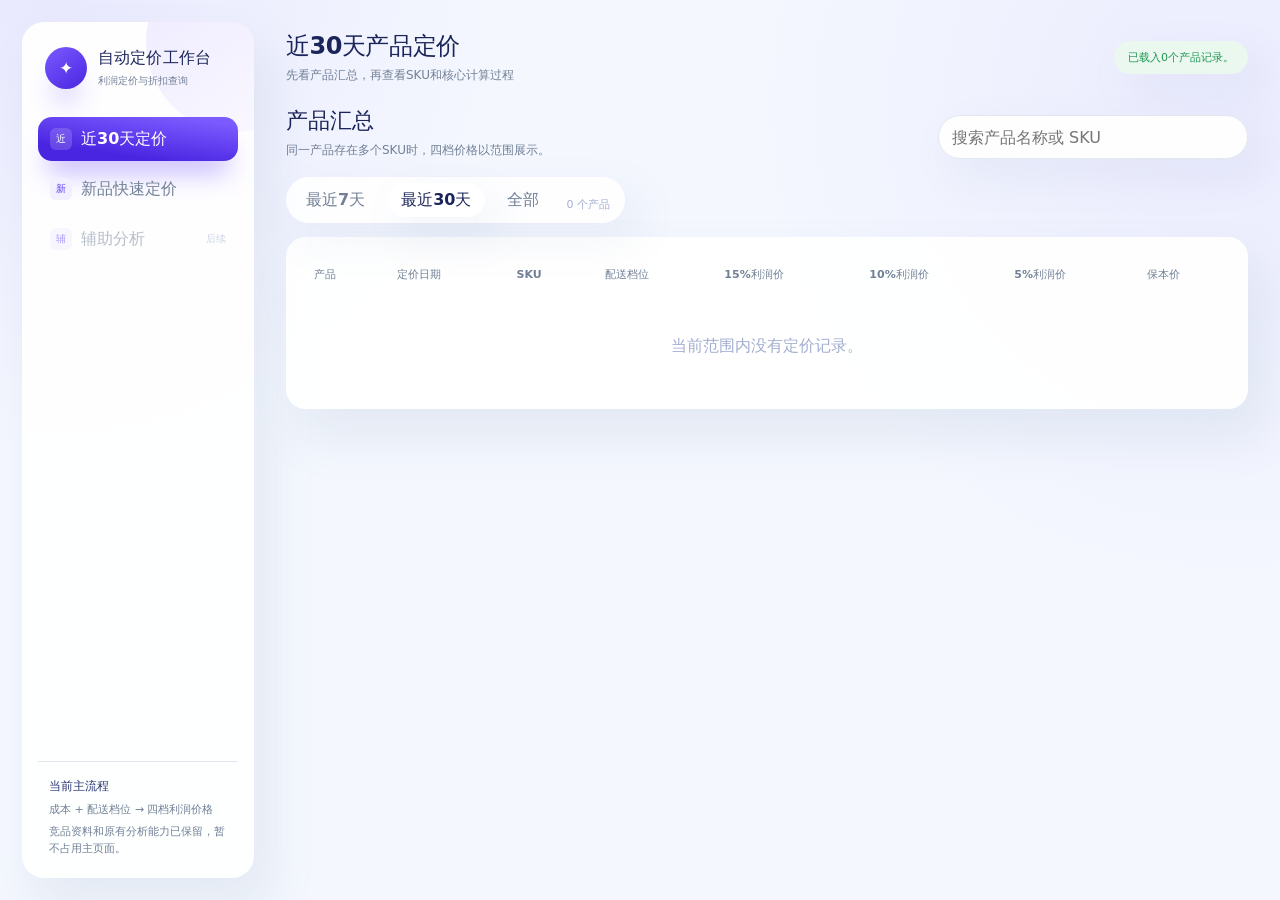
==== commit 4e814f4a: "重构自动定价工作台" ====
--- a/workbench/index.html
+++ b/workbench/index.html
@@ -3,398 +3,218 @@
   <head>
     <meta charset="utf-8">
     <meta name="viewport" content="width=device-width, initial-scale=1">
-    <title>通用产品定价台</title>
-    <link rel="stylesheet" href="styles.css?v=20260715-history5">
+    <title>自动定价工作台</title>
+    <link rel="stylesheet" href="quick-styles.css?v=20260808-1">
   </head>
   <body>
-    <main class="workspace-shell">
-      <header class="topbar">
-        <div>
-          <p class="eyebrow">通用产品定价台</p>
-          <h1>从采购单到定价分析报告</h1>
+    <div class="app-shell">
+      <aside class="sidebar">
+        <div class="brand">
+          <strong>自动定价工作台</strong>
+          <span>利润定价与折扣查询</span>
         </div>
-      </header>
-
-      <section id="siteStatus" class="site-status" aria-live="polite">网站已加载，可以开始确认资料。</section>
-
-      <aside class="pricing-nav" aria-label="已做定价分析的产品">
-        <div class="pricing-nav-heading">
-          <div>
-            <h2>产品导航</h2>
-            <span>已做定价分析</span>
-          </div>
-        </div>
-        <div id="pricingHistoryList" class="pricing-history-list" aria-live="polite">
-          <p class="empty-nav">等待加载定价产品。</p>
+        <nav class="main-nav" aria-label="工作台导航">
+          <button class="nav-button is-active" type="button" data-view="history" aria-pressed="true">
+            <span class="nav-icon">近</span>近30天定价
+          </button>
+          <button class="nav-button" type="button" data-view="quick" aria-pressed="false">
+            <span class="nav-icon">新</span>新品快速定价
+          </button>
+          <button class="nav-button is-disabled" type="button" disabled>
+            <span class="nav-icon">辅</span>辅助分析<span class="nav-later">后续</span>
+          </button>
+        </nav>
+        <div class="sidebar-note">
+          <strong>当前主流程</strong>
+          <span>成本 + 配送档位 → 四档利润价格</span>
+          <span>竞品资料和原有分析能力已保留，暂不占用主页面。</span>
         </div>
       </aside>
 
-      <section class="main-grid">
-        <aside class="input-panel" aria-label="输入区">
-          <div class="panel-heading">
-            <h2>输入</h2>
-            <span>采购单 + 手动尺寸重量</span>
-          </div>
-
-          <label class="field">
-            产品名称
-            <input id="productName" type="text" placeholder="上传采购单后自动带入，也可手动输入">
-          </label>
-
-          <div class="mode-card" aria-label="产品类型">
-            <span>产品类型</span>
-            <div class="mode-toggle">
-              <button id="standardModeBtn" type="button" class="mode-button active" aria-pressed="true">普通单品</button>
-              <button id="bundleModeBtn" type="button" class="mode-button" aria-pressed="false">组合套装</button>
-            </div>
-          </div>
-
-          <div class="manual-card">
-            <div class="manual-card-title">
-              <strong>批量添加采购行</strong>
-              <span>每行一款</span>
-            </div>
-            <div class="bulk-entry compact-entry">
+      <main class="main-area">
+        <header class="topbar">
+          <div>
+            <h1 id="pageTitle">近30天产品定价</h1>
+            <p id="pageSubtitle">先看产品汇总，再查看SKU和核心计算过程</p>
+          </div>
+          <div id="appStatus" class="app-status" role="status" aria-live="polite">正在读取定价记录…</div>
+        </header>
+
+        <section id="historyView" class="page-view">
+          <div class="section-heading history-heading">
+            <div>
+              <h2>产品汇总</h2>
+              <p>同一产品存在多个SKU时，四档价格以范围展示。</p>
+            </div>
+            <label class="search-box">
+              <span class="sr-only">搜索产品名称或SKU</span>
+              <input id="historySearch" type="search" placeholder="搜索产品名称或 SKU">
+            </label>
+          </div>
+
+          <div class="filter-row" aria-label="记录日期范围">
+            <button type="button" class="filter-button" data-days="7" aria-pressed="false">最近7天</button>
+            <button type="button" class="filter-button is-active" data-days="30" aria-pressed="true">最近30天</button>
+            <button type="button" class="filter-button" data-days="all" aria-pressed="false">全部</button>
+            <span id="historyCount" class="record-count"></span>
+          </div>
+
+          <div class="surface table-surface">
+            <div class="table-scroll">
+              <table class="summary-table">
+                <thead>
+                  <tr>
+                    <th>产品</th>
+                    <th>定价日期</th>
+                    <th>SKU</th>
+                    <th>配送档位</th>
+                    <th>15%利润价</th>
+                    <th>10%利润价</th>
+                    <th>5%利润价</th>
+                    <th>保本价</th>
+                  </tr>
+                </thead>
+                <tbody id="historyRows"></tbody>
+              </table>
+            </div>
+            <div id="historyEmpty" class="empty-state is-hidden">当前范围内没有定价记录。</div>
+          </div>
+
+          <section id="historyReport" class="surface report-panel is-hidden" aria-live="polite">
+            <div class="report-heading">
+              <div>
+                <div class="report-title-row">
+                  <h2 id="reportProductName">定价分析报告</h2>
+                  <span id="reportReviewTag" class="review-tag is-hidden">手写数据待确认</span>
+                </div>
+                <p id="reportMeta"></p>
+              </div>
+              <button id="copyReportBtn" class="secondary-button" type="button">复制四档价格</button>
+            </div>
+
+            <div class="price-cards">
+              <article><span>15% 利润价</span><strong id="reportMargin15">—</strong><small>新品首选</small></article>
+              <article><span>10% 利润价</span><strong id="reportMargin10">—</strong><small>新品竞争价</small></article>
+              <article><span>5% 利润价</span><strong id="reportMargin5">—</strong><small>折扣参考</small></article>
+              <article class="floor-card"><span>保本价</span><strong id="reportBreakEven">—</strong><small>折扣底线</small></article>
+            </div>
+
+            <div class="report-grid">
+              <article class="report-block">
+                <h3>计算参数</h3>
+                <dl id="reportParameters"></dl>
+              </article>
+              <article class="report-block">
+                <h3>核心计算过程</h3>
+                <div id="reportFormula" class="formula-copy"></div>
+              </article>
+            </div>
+
+            <article id="reportNotesBlock" class="report-note is-hidden">
+              <strong>资料备注</strong>
+              <p id="reportNotes"></p>
+            </article>
+
+            <details class="sku-details" open>
+              <summary>查看SKU明细</summary>
+              <div class="table-scroll">
+                <table class="detail-table">
+                  <thead><tr><th>SKU</th><th>款式标题</th><th>成本价</th><th>配送费</th><th>15%</th><th>10%</th><th>5%</th><th>保本</th></tr></thead>
+                  <tbody id="reportSkuRows"></tbody>
+                </table>
+              </div>
+            </details>
+          </section>
+        </section>
+
+        <section id="quickView" class="page-view is-hidden">
+          <div class="section-heading">
+            <div>
+              <h2>新品快速定价</h2>
+              <p>只录入产品名称、SKU、款式标题和成本价。</p>
+            </div>
+          </div>
+
+          <section class="surface quick-form">
+            <div class="product-fields">
               <label>
-                批量粘贴采购行
-                <textarea id="manualBulkRows" rows="5" placeholder="每行一款，可直接粘贴：黄麻猫玩具 蝴蝶 10 9；也支持 SKU 黄麻猫玩具 老鼠 10 6.5，SKU 可添加后在表格里人工填写。"></textarea>
-              </label>
-              <button id="addBulkRowsBtn" type="button" class="ghost-button">批量添加到识别结果</button>
-            </div>
-          </div>
-
-          <div class="manual-card">
-            <div class="manual-card-title">
-              <strong>手动添加采购行</strong>
-              <span>单行补录</span>
-            </div>
-            <div class="manual-row-grid">
-              <label>
-                产品 SKU
-                <input id="manualSku" type="text" placeholder="例如：GlassMister-200ml-Green">
+                <span>产品名称</span>
+                <input id="quickProductName" type="text" placeholder="例如：黄麻猫玩具">
               </label>
               <label>
-                货号
-                <input id="manualItemCode" type="text" placeholder="例如：HJ-11">
+                <span>定价日期</span>
+                <input id="quickPricingDate" type="date">
               </label>
-              <label>
-                款式标题
-                <input id="manualTitle" type="text" placeholder="例如：透明玻璃喷壶">
-              </label>
-              <label>
-                规格
-                <input id="manualSpec" type="text" placeholder="例如：200ml款式3; 彩色">
-              </label>
-              <label>
-                数量
-                <input id="manualQty" type="number" min="0" step="1" placeholder="例如：100">
-              </label>
-              <label>
-                成本价
-                <input id="manualCost" type="number" min="0" step="0.0001" placeholder="单件成本">
-              </label>
-            </div>
-            <button id="addManualRowBtn" type="button" class="ghost-button">添加到识别结果</button>
-          </div>
-
-          <div class="manual-card">
-            <div class="manual-card-title">
-              <strong>尺寸重量</strong>
-              <span>每款一致</span>
-            </div>
-            <div class="dimension-grid">
-              <label>
-                长 cm
-                <input id="lengthCm" type="number" value="0" step="0.1">
-              </label>
-              <label>
-                宽 cm
-                <input id="widthCm" type="number" value="0" step="0.1">
-              </label>
-              <label>
-                高 cm
-                <input id="heightCm" type="number" value="0" step="0.1">
-              </label>
-              <label>
-                重 g
-                <input id="weightG" type="number" value="0" step="1">
-              </label>
-            </div>
-          </div>
-
-          <div class="upload-box">
-            <div>
-              <strong>采购单</strong>
-              <span>支持 PDF / 图片 / HTML / 文本</span>
-            </div>
-            <input id="purchaseOrderFile" type="file" aria-label="上传采购单" accept=".pdf,.png,.jpg,.jpeg,.webp,.html,.htm,.txt,.csv">
-            <p id="purchaseOrderFileName">等待上传采购单</p>
-            <div class="ocr-actions">
-              <button id="runOcrBtn" type="button" class="ghost-button" disabled>识别图片文字</button>
-              <span id="ocrStatus">未选择图片</span>
-            </div>
-            <div id="purchasePreview" class="upload-preview is-hidden" aria-live="polite"></div>
-          </div>
-
-          <div id="bundleCard" class="manual-card is-hidden">
-            <div class="manual-card-title">
-              <strong>组合套装</strong>
-              <span>父 SKU + 组件成本</span>
-            </div>
-            <div class="manual-row-grid">
-              <label>
-                套装 SKU
-                <input id="bundleSku" type="text" placeholder="例如：BlisterPad-3Style-24pcs">
-              </label>
-              <label>
-                套装标题
-                <input id="bundleTitle" type="text" placeholder="例如：三款组合防磨贴">
-              </label>
-              <label>
-                套装规格
-                <input id="bundleSpec" type="text" placeholder="例如：3款各8片，共24片/套">
-              </label>
-              <label>
-                单位
-                <input id="bundleUnitLabel" type="text" value="片">
-              </label>
-            </div>
-            <div class="bundle-components">
-              <div class="bundle-component-header">
-                <span>组件</span>
-                <span>每套用量</span>
-                <span>单件成本</span>
-                <span>采购数量</span>
-              </div>
-              <div class="bundle-component-row">
-                <input class="bundle-component-name" type="text" placeholder="款式A">
-                <input class="bundle-component-qty" type="number" min="0" step="1" value="8" aria-label="款式A每套用量">
-                <input class="bundle-component-cost" type="number" min="0" step="0.0001" placeholder="0.00" aria-label="款式A单件成本">
-                <input class="bundle-component-purchase" type="number" min="0" step="1" placeholder="采购片数" aria-label="款式A采购数量">
-              </div>
-              <div class="bundle-component-row">
-                <input class="bundle-component-name" type="text" placeholder="款式B">
-                <input class="bundle-component-qty" type="number" min="0" step="1" value="8" aria-label="款式B每套用量">
-                <input class="bundle-component-cost" type="number" min="0" step="0.0001" placeholder="0.00" aria-label="款式B单件成本">
-                <input class="bundle-component-purchase" type="number" min="0" step="1" placeholder="采购片数" aria-label="款式B采购数量">
-              </div>
-              <div class="bundle-component-row">
-                <input class="bundle-component-name" type="text" placeholder="款式C">
-                <input class="bundle-component-qty" type="number" min="0" step="1" value="8" aria-label="款式C每套用量">
-                <input class="bundle-component-cost" type="number" min="0" step="0.0001" placeholder="0.00" aria-label="款式C单件成本">
-                <input class="bundle-component-purchase" type="number" min="0" step="1" placeholder="采购片数" aria-label="款式C采购数量">
-              </div>
-            </div>
-            <div class="bundle-summary" id="bundlePreview">填写组件后生成一条父 SKU 套装行。</div>
-            <div class="inline-actions">
-              <button id="buildBundleBtn" type="button" class="ghost-button">生成套装行</button>
-              <button id="clearBundleBtn" type="button" class="ghost-button">清空套装</button>
-            </div>
-          </div>
-
-        </aside>
-
-        <div class="workflow-column">
-        <section class="result-panel" aria-label="识别结果">
-          <div class="panel-heading result-heading">
-            <div>
-              <h2>识别结果</h2>
-              <span id="recognizedSummaryText">等待上传采购单或录入采购行。</span>
-            </div>
-            <span id="baseStatus" class="status-pill">待确认</span>
-          </div>
-
-          <div class="summary-grid">
-            <div>
-              <span>采购款数</span>
-              <strong>0 款</strong>
-            </div>
-            <div>
-              <span>采购总数</span>
-              <strong>-</strong>
-            </div>
-            <div>
-              <span>货品成本</span>
-              <strong>-</strong>
-            </div>
-            <div>
-              <span>运费</span>
-              <strong>0.00 RMB</strong>
-            </div>
-          </div>
-
-          <div class="table-wrap">
-            <table>
-              <thead>
-                <tr>
-                  <th class="sku-column">SKU</th>
-                  <th>款式标题</th>
-                  <th>规格</th>
-                  <th class="numeric">采购数量</th>
-                  <th class="numeric">成本价</th>
-                  <th class="numeric">长(cm)</th>
-                  <th class="numeric">宽(cm)</th>
-                  <th class="numeric">高(cm)</th>
-                  <th class="numeric">重(g)</th>
-                </tr>
-              </thead>
-              <tbody id="recognizedRows">
-                <tr>
-                  <td colspan="9" class="empty">暂无采购行，请上传采购单或手动添加采购行。</td>
-                </tr>
-              </tbody>
-            </table>
-          </div>
-
-          <div class="result-actions">
-            <button id="confirmBaseBtn" type="button" class="primary-button">确认基础表格</button>
-          </div>
-
-          <div class="check-panel">
-            <h3>这一步输出</h3>
-            <p>采集采购成本，并把手动输入的 SKU、尺寸重量合并到每个采购款式。确认后，这张表会作为下一步配送费和利润定价的基础数据。</p>
-          </div>
+            </div>
+
+            <fieldset class="shipping-fieldset">
+              <legend>配送档位</legend>
+              <div id="shippingTierButtons" class="tier-grid">
+                <button type="button" class="tier-button is-active" data-tier="under4" aria-pressed="true"><strong>≤4oz</strong><span>$0.50 / $0.88</span></button>
+                <button type="button" class="tier-button" data-tier="4to8" aria-pressed="false"><strong>4–8oz</strong><span>$1.77</span></button>
+                <button type="button" class="tier-button" data-tier="8to12" aria-pressed="false"><strong>8–12oz</strong><span>$2.60</span></button>
+                <button type="button" class="tier-button" data-tier="12to16" aria-pressed="false"><strong>12–16oz</strong><span>$3.22</span></button>
+                <button type="button" class="tier-button" data-tier="1to1_25" aria-pressed="false"><strong>1–1.25lb</strong><span>$3.72</span></button>
+              </div>
+              <p class="field-help">≤4oz 会根据各档计算售价自动采用 $0.50 或 $0.88；默认尺寸重量仅在后台匹配。</p>
+            </fieldset>
+
+            <div class="entry-heading">
+              <div class="entry-tabs" role="tablist" aria-label="录入方式">
+                <button type="button" class="entry-tab is-active" data-entry-mode="paste" aria-selected="true">批量粘贴</button>
+                <button type="button" class="entry-tab" data-entry-mode="rows" aria-selected="false">逐行录入</button>
+              </div>
+              <button id="clearRowsBtn" type="button" class="text-button">清空</button>
+            </div>
+
+            <div id="pastePanel" class="paste-panel">
+              <textarea id="bulkInput" rows="5" placeholder="从 Excel 复制三列：SKU    款式标题    成本价&#10;SKU-001    蝴蝶款    9.00&#10;SKU-002    老鼠款    6.50"></textarea>
+              <button id="parseBulkBtn" type="button" class="secondary-button">识别并填入表格</button>
+            </div>
+
+            <div class="entry-table-wrap">
+              <div class="table-scroll">
+                <table class="entry-table">
+                  <thead><tr><th>产品SKU</th><th>款式标题</th><th>成本价（RMB）</th><th></th></tr></thead>
+                  <tbody id="quickRows"></tbody>
+                </table>
+              </div>
+              <button id="addQuickRowBtn" type="button" class="add-row-button">＋ 添加一行</button>
+            </div>
+
+            <div class="quick-actions">
+              <div>
+                <strong id="quickRowSummary">0 个有效SKU</strong>
+                <span id="quickValidation" role="status"></span>
+              </div>
+              <button id="calculateQuickBtn" type="button" class="primary-button">批量计算并保存</button>
+            </div>
+          </section>
+
+          <section id="quickResult" class="surface report-panel is-hidden" aria-live="polite">
+            <div class="report-heading">
+              <div><h2 id="quickResultName">计算结果</h2><p>记录已保存到近30天产品汇总。</p></div>
+              <button id="viewSavedRecordBtn" class="secondary-button" type="button">查看汇总记录</button>
+            </div>
+            <div class="price-cards">
+              <article><span>15% 利润价</span><strong id="quickMargin15">—</strong><small>新品首选</small></article>
+              <article><span>10% 利润价</span><strong id="quickMargin10">—</strong><small>新品竞争价</small></article>
+              <article><span>5% 利润价</span><strong id="quickMargin5">—</strong><small>折扣参考</small></article>
+              <article class="floor-card"><span>保本价</span><strong id="quickBreakEven">—</strong><small>折扣底线</small></article>
+            </div>
+            <details class="sku-details" open>
+              <summary>SKU计算结果</summary>
+              <div class="table-scroll">
+                <table class="detail-table">
+                  <thead><tr><th>SKU</th><th>款式标题</th><th>成本价</th><th>配送费</th><th>15%</th><th>10%</th><th>5%</th><th>保本</th></tr></thead>
+                  <tbody id="quickResultRows"></tbody>
+                </table>
+              </div>
+            </details>
+          </section>
         </section>
-
-      <section class="next-step-grid">
-        <section class="competitor-panel" aria-label="竞品输入">
-          <div class="panel-heading">
-            <div>
-              <h2>补充竞品文件</h2>
-              <span>基础表格确认后，再补充竞品资料用于价格对比。</span>
-            </div>
-            <span id="competitorStatus" class="status-pill">待上传</span>
-          </div>
-
-          <div class="competitor-input-grid">
-            <div class="upload-box">
-              <div>
-                <strong>竞品 HTML / 截图 / 表格</strong>
-                <span>支持多个文件一起上传</span>
-              </div>
-              <input id="competitorFiles" type="file" aria-label="上传竞品文件" multiple accept=".html,.htm,.pdf,.png,.jpg,.jpeg,.webp,.xlsx,.xls,.csv">
-              <p id="competitorFileSummary">暂无竞品文件，上传后自动解析当前产品竞品。</p>
-              <p id="competitorParseStatus" class="mini-status">等待补充竞品资料。</p>
-            </div>
-
-            <div class="manual-card">
-              <div class="manual-card-title">
-                <strong>竞品口径</strong>
-                <span>用于统一比较</span>
-              </div>
-              <div class="dimension-grid">
-                <label>
-                  本品售卖数量
-                  <input id="salePackQty" type="number" value="1" min="1" step="1">
-                </label>
-                <label>
-                  对比量
-                  <input id="comparisonUnitQty" type="number" value="1" min="1" step="1">
-                </label>
-                <label>
-                  目标利润率
-                  <input id="targetMargin" type="text" value="15%">
-                </label>
-              </div>
-            </div>
-          </div>
-
-          <div class="competitor-summary">
-            <div>
-              <span>竞品数量</span>
-              <strong>0 个</strong>
-            </div>
-            <div>
-              <span>最低折算价</span>
-              <strong>待上传</strong>
-            </div>
-            <div>
-              <span>对比量</span>
-              <strong>1 片</strong>
-            </div>
-          </div>
-        </section>
-
-        <section id="reportPanel" class="report-panel" aria-label="定价分析报告">
-          <div class="panel-heading result-heading">
-            <div>
-              <h2>定价分析报告</h2>
-              <span>系统合并采购成本、尺寸重量、配送费规则和竞品价格后输出。</span>
-            </div>
-            <button id="generateReportBtn" type="button" class="primary-button">生成报告</button>
-          </div>
-
-          <div class="analysis-narrative" id="reportContent">
-            <article class="process-block">
-              <h3>配送费分析过程</h3>
-              <p class="lead-text">确认采购单和尺寸重量后，这里会生成当前产品的配送费和成本底线分析。</p>
-            </article>
-
-            <article class="process-block">
-              <h3>竞品与利润分析过程</h3>
-              <p class="lead-text">补充竞品文件或使用内置示例后，这里会生成当前产品的竞品锚点和利润分析。</p>
-            </article>
-          </div>
-
-          <div class="report-actions">
-            <button id="reportExcelBtn" type="button" class="ghost-button">导出 Excel</button>
-            <button id="reportTextBtn" type="button" class="ghost-button">导出报告</button>
-            <a id="downloadReportExcelLink" class="download-link is-hidden" href="#" download="定价分析报告.xls">下载分析 Excel</a>
-            <a id="downloadReportTextLink" class="download-link is-hidden" href="#" download="定价分析报告.txt">下载报告文本</a>
-          </div>
-        </section>
-      </section>
-        </div>
-      </section>
-
-      <section id="finalStage" class="final-stage" aria-label="价格确认">
-        <section class="final-panel">
-          <div class="panel-heading result-heading">
-            <div>
-              <h2>价格确认</h2>
-              <span>默认带入建议定价，确认前可以手动调整，确认后生成 Excel 表格。</span>
-            </div>
-            <span class="status-pill ready">最终输出</span>
-          </div>
-
-          <div class="final-table-wrap">
-            <table class="final-table">
-              <thead>
-                <tr>
-                  <th class="sku-column">SKU</th>
-                  <th>款式标题</th>
-                  <th class="numeric">长(in)</th>
-                  <th class="numeric">宽(in)</th>
-                  <th class="numeric">高(in)</th>
-                  <th class="numeric">重(lb)</th>
-                  <th class="numeric">定价</th>
-                </tr>
-              </thead>
-              <tbody id="finalPricingRows">
-                <tr>
-                  <td colspan="7" class="empty">暂无最终价格行。</td>
-                </tr>
-              </tbody>
-            </table>
-          </div>
-
-          <div id="currentProfitPanel" class="analysis-narrative profit-after-final">
-            <article class="process-block">
-              <h3>当前确认价利润率</h3>
-              <p class="lead-text">等待最终价格行生成后，这里会显示当前确认价对应的利润率。</p>
-            </article>
-          </div>
-
-          <div class="final-actions">
-            <p id="exportStatus" class="export-status">等待确认价格。</p>
-            <div class="final-action-buttons">
-              <button id="generateExcelBtn" type="button" class="primary-button">确认并生成 Excel</button>
-              <a id="downloadExcelLink" class="download-link is-hidden" href="#" download="最终价格确认表.xls">下载 Excel</a>
-            </div>
-          </div>
-        </section>
-      </section>
-    </main>
-    <script src="app.js?v=20260715-merge-fix1"></script>
+      </main>
+    </div>
+    <script src="quick-app.js?v=20260808-1"></script>
   </body>
 </html>
--- a/workbench/quick-styles.css
+++ b/workbench/quick-styles.css
@@ -0,0 +1,542 @@
+:root {
+  color-scheme: light;
+  font-family: Inter, "PingFang SC", "Microsoft YaHei", system-ui, sans-serif;
+  color: #172033;
+  background: #f3f6fa;
+  font-synthesis: none;
+}
+
+* { box-sizing: border-box; }
+body { margin: 0; min-width: 320px; min-height: 100vh; background: #f3f6fa; }
+button, input, textarea { font: inherit; }
+button { cursor: pointer; }
+.is-hidden { display: none !important; }
+.sr-only { position: absolute; width: 1px; height: 1px; padding: 0; overflow: hidden; clip: rect(0, 0, 0, 0); white-space: nowrap; border: 0; }
+
+.app-shell { min-height: 100vh; display: grid; grid-template-columns: 220px minmax(0, 1fr); }
+.sidebar { position: sticky; top: 0; height: 100vh; display: flex; flex-direction: column; padding: 25px 15px 18px; color: #edf4ff; background: #142039; }
+.brand { padding: 3px 11px 25px; }
+.brand strong { display: block; font-size: 18px; letter-spacing: .01em; }
+.brand span { display: block; margin-top: 6px; font-size: 12px; color: #98a8c0; }
+.main-nav { display: grid; gap: 7px; }
+.nav-button { width: 100%; display: flex; align-items: center; gap: 9px; padding: 11px 12px; border: 0; border-radius: 10px; color: #b9c6d9; background: transparent; text-align: left; transition: .16s ease; }
+.nav-button:hover:not(:disabled) { color: #fff; background: rgba(255,255,255,.07); }
+.nav-button.is-active { color: #fff; background: #2d5ec7; box-shadow: 0 8px 20px rgba(24,65,154,.28); }
+.nav-button.is-disabled { opacity: .5; cursor: default; }
+.nav-icon { width: 22px; height: 22px; display: grid; place-items: center; border: 1px solid currentColor; border-radius: 6px; font-size: 10px; }
+.nav-later { margin-left: auto; font-size: 10px; }
+.sidebar-note { margin-top: auto; display: grid; gap: 5px; padding: 15px 11px 3px; border-top: 1px solid rgba(255,255,255,.12); color: #8fa0b8; font-size: 11px; line-height: 1.55; }
+.sidebar-note strong { color: #d9e4f5; font-size: 12px; }
+
+.main-area { min-width: 0; }
+.topbar { min-height: 76px; display: flex; align-items: center; justify-content: space-between; gap: 18px; padding: 14px 30px; background: #fff; border-bottom: 1px solid #dfe5ee; }
+.topbar h1 { margin: 0; font-size: 20px; }
+.topbar p { margin: 5px 0 0; color: #75839a; font-size: 12px; }
+.app-status { max-width: 360px; padding: 7px 10px; border-radius: 8px; color: #607087; background: #f0f3f8; font-size: 11px; text-align: right; }
+.app-status.is-ok { color: #166648; background: #eaf7f1; }
+.app-status.is-warn { color: #925b14; background: #fff6e8; }
+.app-status.is-error { color: #a63d36; background: #fff0ef; }
+
+.page-view { padding: 26px 30px 44px; }
+.section-heading { display: flex; align-items: flex-end; justify-content: space-between; gap: 18px; margin-bottom: 18px; }
+.section-heading h2 { margin: 0; font-size: 23px; }
+.section-heading p { margin: 6px 0 0; color: #74839a; font-size: 12px; }
+.search-box input { width: min(310px, 38vw); padding: 10px 13px; border: 1px solid #d2dbe8; border-radius: 10px; outline: 0; color: #172033; background: #fff; }
+.search-box input:focus, .product-fields input:focus, .paste-panel textarea:focus, .entry-table input:focus { border-color: #5b82db; box-shadow: 0 0 0 3px rgba(63,109,208,.12); }
+.filter-row { display: flex; align-items: center; gap: 8px; margin-bottom: 14px; }
+.filter-button { padding: 7px 12px; border: 1px solid #d3dce8; border-radius: 9px; color: #5f6e83; background: #fff; }
+.filter-button:hover { border-color: #97add7; }
+.filter-button.is-active { color: #2454b7; border-color: #82a0e4; background: #edf3ff; }
+.record-count { margin-left: auto; color: #7a899f; font-size: 11px; }
+
+.surface { background: #fff; border: 1px solid #dfe5ee; border-radius: 14px; box-shadow: 0 8px 25px rgba(27,43,70,.04); }
+.table-surface { overflow: hidden; }
+.table-scroll { width: 100%; overflow-x: auto; }
+table { width: 100%; border-collapse: collapse; }
+.summary-table { min-width: 900px; }
+th { padding: 11px 14px; color: #69788e; background: #f8fafc; font-size: 11px; font-weight: 650; text-align: left; white-space: nowrap; }
+td { padding: 13px 14px; border-top: 1px solid #edf1f5; font-size: 12px; white-space: nowrap; }
+.summary-table tbody tr { cursor: pointer; transition: .14s ease; }
+.summary-table tbody tr:hover, .summary-table tbody tr.is-selected { background: #f1f5ff; }
+.product-cell strong { display: block; color: #1b2941; font-size: 13px; }
+.product-cell span { display: block; margin-top: 4px; color: #8a97aa; font-size: 10px; }
+.tier-pill { display: inline-flex; padding: 5px 8px; border-radius: 7px; color: #526278; background: #eef2f7; }
+.primary-price { color: #2259c3; font-weight: 750; }
+.floor-price { color: #a74940; font-weight: 700; }
+.missing-price { color: #a1abba; }
+.review-dot { color: #a56a1e; }
+.empty-state { padding: 38px; color: #8390a4; text-align: center; }
+
+.report-panel { margin-top: 18px; padding: 20px; }
+.report-heading { display: flex; align-items: flex-start; justify-content: space-between; gap: 18px; margin-bottom: 17px; }
+.report-heading h2 { margin: 0; font-size: 18px; }
+.report-heading p { margin: 5px 0 0; color: #77869b; font-size: 11px; }
+.report-title-row { display: flex; align-items: center; flex-wrap: wrap; gap: 8px; }
+.review-tag { display: inline-flex; padding: 4px 7px; border-radius: 7px; color: #8e5b18; background: #fff2dd; font-size: 10px; }
+.price-cards { display: grid; grid-template-columns: repeat(4, minmax(0, 1fr)); gap: 11px; }
+.price-cards article { padding: 14px; border: 1px solid #e0e6ef; border-radius: 11px; background: #fafbfd; }
+.price-cards span { display: block; color: #6b7a90; font-size: 11px; }
+.price-cards strong { display: block; margin-top: 6px; color: #2458bc; font-size: 21px; }
+.price-cards small { display: block; margin-top: 3px; color: #96a1b1; font-size: 9px; }
+.price-cards .floor-card strong { color: #a54840; }
+.report-grid { display: grid; grid-template-columns: minmax(260px, .85fr) minmax(340px, 1.4fr); gap: 12px; margin-top: 13px; }
+.report-block { padding: 14px; border: 1px solid #e1e6ee; border-radius: 11px; }
+.report-block h3 { margin: 0 0 10px; font-size: 13px; }
+.report-block dl { margin: 0; display: grid; grid-template-columns: 1fr auto; gap: 8px 12px; color: #6b7a90; font-size: 11px; }
+.report-block dt, .report-block dd { margin: 0; }
+.report-block dd { color: #26354c; font-weight: 650; text-align: right; }
+.formula-copy { color: #65748a; font-size: 11px; line-height: 1.75; }
+.formula-copy p { margin: 0 0 7px; }
+.formula-copy p:last-child { margin-bottom: 0; }
+.formula-copy strong { color: #25344b; }
+.report-note { margin-top: 12px; padding: 12px 14px; border-radius: 10px; color: #795523; background: #fff7e9; font-size: 11px; }
+.report-note p { margin: 4px 0 0; line-height: 1.6; }
+.sku-details { margin-top: 13px; border: 1px solid #e0e6ee; border-radius: 11px; overflow: hidden; }
+.sku-details summary { padding: 11px 13px; color: #34445c; background: #f8fafc; font-size: 12px; font-weight: 650; cursor: pointer; }
+.detail-table { min-width: 760px; }
+.detail-table th { background: #fff; }
+.detail-table td { padding-block: 10px; }
+
+.secondary-button, .primary-button, .add-row-button, .text-button { border: 0; border-radius: 9px; }
+.secondary-button { padding: 8px 11px; border: 1px solid #d3dce8; color: #40516a; background: #fff; }
+.secondary-button:hover { background: #f5f7fa; }
+.primary-button { padding: 11px 17px; color: #fff; background: #2d5ec7; font-weight: 700; box-shadow: 0 7px 16px rgba(45,94,199,.2); }
+.primary-button:hover { background: #244fab; }
+.text-button { padding: 5px 7px; color: #6f7f96; background: transparent; }
+
+.quick-form { padding: 22px; }
+.product-fields { display: grid; grid-template-columns: 1.6fr 1fr; gap: 14px; }
+.product-fields label > span { display: block; margin-bottom: 7px; color: #627188; font-size: 11px; }
+.product-fields input { width: 100%; padding: 10px 11px; border: 1px solid #d4dde9; border-radius: 9px; outline: 0; color: #172033; background: #fff; }
+.shipping-fieldset { margin: 20px 0 0; padding: 0; border: 0; }
+.shipping-fieldset legend { margin-bottom: 9px; padding: 0; color: #627188; font-size: 11px; }
+.tier-grid { display: grid; grid-template-columns: repeat(5, minmax(0, 1fr)); gap: 8px; }
+.tier-button { padding: 10px 8px; border: 1px solid #d6deea; border-radius: 9px; color: #5b6a80; background: #fff; text-align: left; }
+.tier-button strong, .tier-button span { display: block; }
+.tier-button strong { font-size: 12px; }
+.tier-button span { margin-top: 4px; color: #8b98aa; font-size: 10px; }
+.tier-button:hover { border-color: #9bb0db; }
+.tier-button.is-active { color: #2455b8; border-color: #6f93e0; background: #eef4ff; box-shadow: inset 0 0 0 1px #6f93e0; }
+.tier-button.is-active span { color: #4f70b5; }
+.field-help { margin: 8px 0 0; color: #8794a6; font-size: 10px; }
+.entry-heading { margin-top: 22px; display: flex; align-items: center; justify-content: space-between; border-bottom: 1px solid #e4e9f0; }
+.entry-tabs { display: flex; gap: 15px; }
+.entry-tab { padding: 0 1px 8px; border: 0; border-bottom: 2px solid transparent; color: #718097; background: transparent; }
+.entry-tab.is-active { color: #2458bd; border-color: #3f6fce; }
+.paste-panel { margin-top: 12px; display: grid; grid-template-columns: minmax(0,1fr) auto; gap: 10px; align-items: end; }
+.paste-panel textarea { width: 100%; min-height: 98px; padding: 11px; border: 1px dashed #b9c6d8; border-radius: 10px; outline: 0; resize: vertical; color: #172033; background: #f9fbfd; line-height: 1.55; }
+.entry-table-wrap { margin-top: 13px; border: 1px solid #dfe5ee; border-radius: 10px; overflow: hidden; }
+.entry-table { min-width: 650px; }
+.entry-table th:last-child, .entry-table td:last-child { width: 48px; text-align: center; }
+.entry-table input { width: 100%; padding: 7px 8px; border: 1px solid transparent; border-radius: 6px; outline: 0; color: #172033; background: transparent; }
+.entry-table input:hover { border-color: #e1e6ee; }
+.remove-row { width: 26px; height: 26px; padding: 0; border: 0; border-radius: 6px; color: #9b6b69; background: transparent; }
+.remove-row:hover { background: #fff0ef; }
+.add-row-button { width: 100%; padding: 9px; border-top: 1px solid #e5e9ef; border-radius: 0; color: #4e6da9; background: #fafbfd; }
+.quick-actions { margin-top: 16px; display: flex; align-items: center; justify-content: space-between; gap: 16px; }
+.quick-actions > div { display: grid; gap: 4px; }
+.quick-actions strong { color: #34445b; font-size: 12px; }
+.quick-actions span { color: #8a97a9; font-size: 10px; }
+.quick-actions span.is-error { color: #aa433a; }
+
+@media (max-width: 900px) {
+  .app-shell { grid-template-columns: 1fr; }
+  .sidebar { position: static; height: auto; padding: 14px; }
+  .brand { padding: 2px 7px 12px; }
+  .main-nav { grid-template-columns: 1fr 1fr; }
+  .nav-button.is-disabled, .sidebar-note { display: none; }
+  .topbar { padding-inline: 20px; }
+  .page-view { padding: 22px 20px 36px; }
+  .price-cards { grid-template-columns: 1fr 1fr; }
+  .report-grid { grid-template-columns: 1fr; }
+  .tier-grid { grid-template-columns: repeat(3, 1fr); }
+}
+
+@media (max-width: 620px) {
+  .brand strong { font-size: 16px; }
+  .nav-button { justify-content: center; }
+  .nav-icon { display: none; }
+  .topbar { align-items: flex-start; flex-direction: column; gap: 8px; }
+  .app-status { max-width: none; width: 100%; text-align: left; }
+  .history-heading, .section-heading { align-items: stretch; flex-direction: column; }
+  .search-box input { width: 100%; }
+  .record-count { display: none; }
+  .product-fields { grid-template-columns: 1fr; }
+  .tier-grid { grid-template-columns: 1fr 1fr; }
+  .paste-panel { grid-template-columns: 1fr; }
+  .quick-actions { align-items: stretch; flex-direction: column; }
+  .primary-button { width: 100%; }
+  .report-heading { flex-direction: column; }
+  .price-cards { gap: 8px; }
+  .price-cards article { padding: 12px; }
+  .price-cards strong { font-size: 18px; }
+}
+
+/* Horizon-inspired visual layer. Business structure and interactions stay unchanged. */
+:root {
+  --hz-bg: #f4f7fe;
+  --hz-surface: #ffffff;
+  --hz-soft: #f7f8fe;
+  --hz-primary: #603cff;
+  --hz-primary-dark: #4a25e1;
+  --hz-primary-light: #7b5aff;
+  --hz-primary-soft: #f2efff;
+  --hz-ink: #1b2559;
+  --hz-ink-2: #2b3674;
+  --hz-muted: #718096;
+  --hz-faint: #a3aed0;
+  --hz-line: #e2e8f0;
+  --hz-danger: #d13f4c;
+  --hz-danger-soft: #fff0f2;
+  --hz-shadow: 14px 27px 45px 4px rgba(112, 144, 176, .12);
+  --hz-shadow-soft: 14px 17px 40px 4px rgba(112, 144, 176, .08);
+  --hz-shadow-purple: 0 21px 27px -10px rgba(96, 60, 255, .38);
+  color: var(--hz-ink);
+  background: var(--hz-bg);
+}
+
+body {
+  color: var(--hz-ink);
+  background:
+    radial-gradient(circle at 4% 0%, rgba(123, 90, 255, .09), transparent 28rem),
+    radial-gradient(circle at 96% 12%, rgba(96, 60, 255, .06), transparent 30rem),
+    var(--hz-bg);
+}
+
+.app-shell {
+  grid-template-columns: 232px minmax(0, 1fr);
+  gap: 22px;
+  padding: 22px;
+  background: transparent;
+}
+
+.sidebar {
+  top: 22px;
+  height: calc(100vh - 44px);
+  padding: 24px 16px 18px;
+  overflow: hidden;
+  color: var(--hz-ink);
+  background: rgba(255, 255, 255, .95);
+  border-radius: 22px;
+  box-shadow: var(--hz-shadow);
+}
+
+.sidebar::after {
+  position: absolute;
+  top: -70px;
+  right: -72px;
+  width: 180px;
+  height: 180px;
+  border-radius: 50%;
+  background: linear-gradient(145deg, rgba(123, 90, 255, .13), rgba(96, 60, 255, .02));
+  content: "";
+  pointer-events: none;
+}
+
+.brand {
+  position: relative;
+  z-index: 1;
+  display: grid;
+  grid-template-columns: 42px minmax(0, 1fr);
+  grid-template-rows: auto auto;
+  column-gap: 11px;
+  align-items: center;
+  padding: 1px 7px 28px;
+}
+
+.brand::before {
+  grid-row: 1 / span 2;
+  display: grid;
+  width: 42px;
+  height: 42px;
+  place-items: center;
+  border-radius: 50%;
+  color: #fff;
+  background: linear-gradient(145deg, var(--hz-primary-light), var(--hz-primary-dark));
+  box-shadow: var(--hz-shadow-purple);
+  content: "✦";
+  font-size: 17px;
+}
+
+.brand strong { color: var(--hz-ink); font-size: 16px; }
+.brand span { margin-top: 2px; color: var(--hz-muted); font-size: 10px; }
+.main-nav { position: relative; z-index: 1; gap: 6px; }
+.nav-button {
+  min-height: 44px;
+  padding: 10px 12px;
+  border-radius: 14px;
+  color: var(--hz-muted);
+  font-weight: 650;
+  transition: color .18s ease, background-color .18s ease, box-shadow .18s ease, transform .18s ease;
+}
+.nav-button:hover:not(:disabled) { color: var(--hz-primary); background: var(--hz-primary-soft); }
+.nav-button:hover:not(:disabled) { transform: translateY(-1px); }
+.nav-button:active:not(:disabled) { transform: translateY(0) scale(.985); }
+.nav-button.is-active {
+  color: #fff;
+  background: linear-gradient(8deg, var(--hz-primary-dark) 24%, var(--hz-primary-light) 88%);
+  box-shadow: var(--hz-shadow-purple);
+}
+.nav-button.is-active:hover:not(:disabled) {
+  color: #fff;
+  background: linear-gradient(8deg, var(--hz-primary-dark) 24%, var(--hz-primary-light) 88%);
+  box-shadow: var(--hz-shadow-purple);
+}
+.nav-icon { border: 0; color: inherit; background: rgba(255, 255, 255, .16); }
+.nav-button:not(.is-active) .nav-icon { color: var(--hz-primary); background: var(--hz-primary-soft); }
+.nav-later { color: var(--hz-faint); }
+.sidebar-note { border-color: var(--hz-line); color: var(--hz-muted); }
+.sidebar-note strong { color: var(--hz-ink-2); }
+
+.topbar {
+  min-height: 82px;
+  padding: 8px 10px 22px;
+  background: transparent;
+  border: 0;
+}
+.topbar h1 { color: var(--hz-ink); font-size: 24px; letter-spacing: -.02em; }
+.topbar p { color: var(--hz-muted); }
+.app-status {
+  padding: 9px 14px;
+  border-radius: 999px;
+  color: var(--hz-muted);
+  background: rgba(255, 255, 255, .88);
+  box-shadow: var(--hz-shadow-soft);
+}
+.app-status.is-ok { color: #219653; background: #eaf8ef; }
+.app-status.is-warn { color: #c06d11; background: #fff5e8; }
+.app-status.is-error { color: var(--hz-danger); background: var(--hz-danger-soft); }
+.page-view { padding: 0 10px 46px; }
+.section-heading h2 { color: var(--hz-ink); font-size: 22px; }
+.section-heading p { color: var(--hz-muted); }
+
+.search-box input,
+.product-fields input {
+  min-height: 44px;
+  border-color: var(--hz-line);
+  border-radius: 999px;
+  color: var(--hz-ink);
+  background: rgba(255, 255, 255, .94);
+  box-shadow: var(--hz-shadow-soft);
+}
+.search-box input:focus,
+.product-fields input:focus,
+.paste-panel textarea:focus,
+.entry-table input:focus {
+  border-color: #cfc2ff;
+  box-shadow: 0 0 0 4px rgba(96, 60, 255, .10);
+}
+
+.filter-row { display: inline-flex; width: auto; padding: 6px; border-radius: 999px; background: rgba(255, 255, 255, .9); box-shadow: var(--hz-shadow-soft); }
+.filter-button {
+  min-height: 34px;
+  padding: 6px 14px;
+  border: 0;
+  border-radius: 999px;
+  color: var(--hz-muted);
+  background: transparent;
+  font-weight: 650;
+  transition: color .18s ease, background-color .18s ease, box-shadow .18s ease, transform .18s ease;
+}
+.filter-button:hover { color: var(--hz-primary); border: 0; background: var(--hz-primary-soft); }
+.filter-button.is-active { color: var(--hz-ink); border: 0; background: #fff; box-shadow: var(--hz-shadow-soft); }
+.filter-button:active { transform: scale(.97); }
+.record-count { padding: 8px 9px 0 5px; color: var(--hz-faint); }
+
+.surface {
+  border: 0;
+  border-radius: 20px;
+  background: rgba(255, 255, 255, .96);
+  box-shadow: var(--hz-shadow);
+}
+.table-surface { padding: 14px; }
+.summary-table { border-collapse: separate; border-spacing: 0 5px; }
+th { color: var(--hz-muted); background: transparent; font-weight: 700; }
+td { border: 0; color: var(--hz-ink-2); background: var(--hz-soft); }
+.summary-table tbody tr td:first-child { border-radius: 12px 0 0 12px; }
+.summary-table tbody tr td:last-child { border-radius: 0 12px 12px 0; }
+.summary-table tbody tr:hover td,
+.summary-table tbody tr.is-selected td { background: var(--hz-primary-soft); }
+.summary-table tbody tr td { transition: background-color .18s ease, color .18s ease; }
+.summary-table tbody tr:hover .product-cell strong { color: var(--hz-primary); }
+.product-cell strong { color: var(--hz-ink); }
+.product-cell span { color: var(--hz-faint); }
+.tier-pill { color: var(--hz-primary); background: #fff; border: 1px solid #e2dcff; }
+.primary-price { color: var(--hz-primary); }
+.floor-price { color: var(--hz-danger); }
+.empty-state { color: var(--hz-faint); }
+
+.report-panel { padding: 22px; }
+.report-heading h2 { color: var(--hz-ink); }
+.report-heading p { color: var(--hz-muted); }
+.review-tag { color: #c06d11; background: #fff5e8; }
+.secondary-button {
+  min-height: 40px;
+  padding: 8px 15px;
+  border-color: var(--hz-line);
+  border-radius: 999px;
+  color: var(--hz-ink-2);
+  background: #fff;
+  font-weight: 700;
+  transition: color .18s ease, border-color .18s ease, background-color .18s ease, box-shadow .18s ease, transform .18s ease;
+}
+.secondary-button:hover { color: var(--hz-primary); border-color: #d9d0ff; background: var(--hz-primary-soft); }
+.secondary-button:hover { transform: translateY(-1px); }
+.secondary-button:active { transform: translateY(0) scale(.98); }
+.price-cards { padding: 14px; border-radius: 18px; background: #fff; box-shadow: var(--hz-shadow-soft); }
+.price-cards article {
+  position: relative;
+  min-height: 110px;
+  padding: 16px;
+  overflow: hidden;
+  border: 0;
+  border-radius: 14px;
+  background: var(--hz-soft);
+  transition: background-color .2s ease, box-shadow .2s ease, transform .2s ease;
+}
+.price-cards article::after {
+  position: absolute;
+  top: 14px;
+  right: 14px;
+  width: 7px;
+  height: 7px;
+  border-radius: 50%;
+  background: var(--hz-primary);
+  box-shadow: 0 0 0 5px var(--hz-primary-soft);
+  content: "";
+}
+.price-cards span { color: var(--hz-muted); font-weight: 650; }
+.price-cards strong { color: var(--hz-ink); font-size: 24px; }
+.price-cards small { color: var(--hz-faint); }
+.price-cards .floor-card { background: var(--hz-danger-soft); }
+.price-cards .floor-card::after { background: var(--hz-danger); box-shadow: 0 0 0 5px #ffe2e6; }
+.price-cards .floor-card strong { color: var(--hz-danger); }
+.price-cards article:hover { background: #fff; box-shadow: 0 12px 30px rgba(112, 144, 176, .13); transform: translateY(-2px); }
+.price-cards .floor-card:hover { background: #fff7f8; }
+.report-block { border: 0; border-radius: 14px; background: var(--hz-soft); }
+.report-block h3 { color: var(--hz-ink); }
+.report-block dl, .formula-copy { color: var(--hz-muted); }
+.report-block dd, .formula-copy strong { color: var(--hz-ink-2); }
+.report-note { color: #8b5919; background: #fff5e8; }
+.sku-details { border: 0; border-radius: 14px; background: var(--hz-soft); }
+.sku-details summary { color: var(--hz-ink-2); background: transparent; }
+.detail-table th { background: transparent; }
+
+.quick-form { position: relative; overflow: hidden; padding: 24px; }
+.quick-form::after {
+  position: absolute;
+  top: -82px;
+  right: -62px;
+  width: 200px;
+  height: 200px;
+  border-radius: 50%;
+  background: linear-gradient(145deg, rgba(123, 90, 255, .12), rgba(96, 60, 255, .025));
+  content: "";
+  pointer-events: none;
+}
+.product-fields, .shipping-fieldset, .entry-heading, .paste-panel, .entry-table-wrap, .quick-actions { position: relative; z-index: 1; }
+.product-fields label > span, .shipping-fieldset legend { color: var(--hz-muted); font-weight: 650; }
+.tier-grid { gap: 10px; }
+.tier-button {
+  min-height: 64px;
+  border-color: var(--hz-line);
+  border-radius: 14px;
+  color: var(--hz-ink-2);
+  background: var(--hz-soft);
+  transition: color .18s ease, border-color .18s ease, background-color .18s ease, box-shadow .18s ease, transform .18s ease;
+}
+.tier-button span { color: var(--hz-muted); }
+.tier-button:hover { color: var(--hz-primary); border-color: #d8ceff; background: var(--hz-primary-soft); }
+.tier-button.is-active { color: var(--hz-primary); border-color: #cfc2ff; background: var(--hz-primary-soft); box-shadow: inset 0 0 0 1px #cfc2ff; }
+.tier-button.is-active span { color: var(--hz-primary); }
+.tier-button:hover { transform: translateY(-2px); }
+.tier-button:active { transform: translateY(0) scale(.985); }
+.field-help { color: var(--hz-faint); }
+.entry-heading { border-color: var(--hz-line); }
+.entry-tab { color: var(--hz-muted); font-weight: 650; }
+.entry-tab.is-active { color: var(--hz-primary); border-color: var(--hz-primary); }
+.entry-tab { transition: color .18s ease, border-color .18s ease, transform .18s ease; }
+.entry-tab:hover { color: var(--hz-primary); }
+.entry-tab:active { transform: scale(.97); }
+.text-button { color: var(--hz-muted); }
+.paste-panel textarea { border-color: #d7d0f3; border-radius: 14px; color: var(--hz-ink); background: var(--hz-soft); }
+.entry-table-wrap { border: 0; border-radius: 14px; background: var(--hz-soft); }
+.entry-table th { background: transparent; }
+.entry-table input { color: var(--hz-ink); }
+.remove-row { color: var(--hz-danger); }
+.remove-row:hover { background: var(--hz-danger-soft); }
+.add-row-button { border-color: var(--hz-line); color: var(--hz-primary); background: transparent; font-weight: 650; }
+.quick-actions strong { color: var(--hz-ink-2); }
+.quick-actions span { color: var(--hz-faint); }
+.primary-button {
+  min-height: 44px;
+  padding: 11px 20px;
+  border-radius: 999px;
+  color: #fff;
+  background: linear-gradient(8deg, var(--hz-primary-dark) 24%, var(--hz-primary-light) 88%);
+  box-shadow: var(--hz-shadow-purple);
+}
+.primary-button:hover { background: linear-gradient(8deg, var(--hz-primary-dark) 24%, var(--hz-primary-light) 88%); filter: saturate(1.08) brightness(1.04); transform: translateY(-1px); }
+.primary-button { transition: filter .18s ease, box-shadow .18s ease, transform .18s ease; }
+.primary-button:active { box-shadow: 0 8px 14px -8px rgba(96, 60, 255, .45); transform: translateY(0) scale(.985); }
+.primary-button:disabled { cursor: wait; filter: grayscale(.2); opacity: .7; transform: none; }
+
+.nav-button:focus-visible,
+.filter-button:focus-visible,
+.tier-button:focus-visible,
+.entry-tab:focus-visible,
+.secondary-button:focus-visible,
+.primary-button:focus-visible,
+.add-row-button:focus-visible,
+.text-button:focus-visible {
+  outline: 3px solid rgba(96, 60, 255, .24);
+  outline-offset: 2px;
+}
+
+.page-view:not(.is-hidden) { animation: hz-page-enter .28s ease both; }
+.report-panel:not(.is-hidden) { animation: hz-report-enter .3s ease both; }
+.sku-details summary { transition: color .18s ease, background-color .18s ease; }
+.sku-details summary:hover { color: var(--hz-primary); background: var(--hz-primary-soft); }
+.add-row-button { transition: color .18s ease, background-color .18s ease; }
+.add-row-button:hover { color: var(--hz-primary-dark); background: var(--hz-primary-soft); }
+
+@keyframes hz-page-enter {
+  from { opacity: 0; transform: translateY(5px); }
+  to { opacity: 1; transform: translateY(0); }
+}
+
+@keyframes hz-report-enter {
+  from { opacity: 0; transform: translateY(10px); }
+  to { opacity: 1; transform: translateY(0); }
+}
+
+@media (prefers-reduced-motion: reduce) {
+  .page-view:not(.is-hidden),
+  .report-panel:not(.is-hidden) { animation: none; }
+  .nav-button,
+  .filter-button,
+  .secondary-button,
+  .primary-button,
+  .price-cards article,
+  .tier-button,
+  .entry-tab { transition: none; }
+}
+
+@media (max-width: 900px) {
+  .app-shell { grid-template-columns: 1fr; gap: 14px; padding: 14px; }
+  .sidebar { position: static; height: auto; border-radius: 18px; }
+  .brand { padding-bottom: 15px; }
+  .topbar { padding: 8px 4px 18px; }
+  .page-view { padding: 0 4px 32px; }
+}
+
+@media (max-width: 620px) {
+  .brand { grid-template-columns: 36px minmax(0, 1fr); }
+  .brand::before { width: 36px; height: 36px; }
+  .topbar h1 { font-size: 21px; }
+  .filter-row { display: flex; width: 100%; }
+  .filter-button { flex: 1; padding-inline: 8px; }
+  .surface { border-radius: 16px; }
+  .table-surface { padding: 8px; }
+  .price-cards { padding: 9px; }
+}
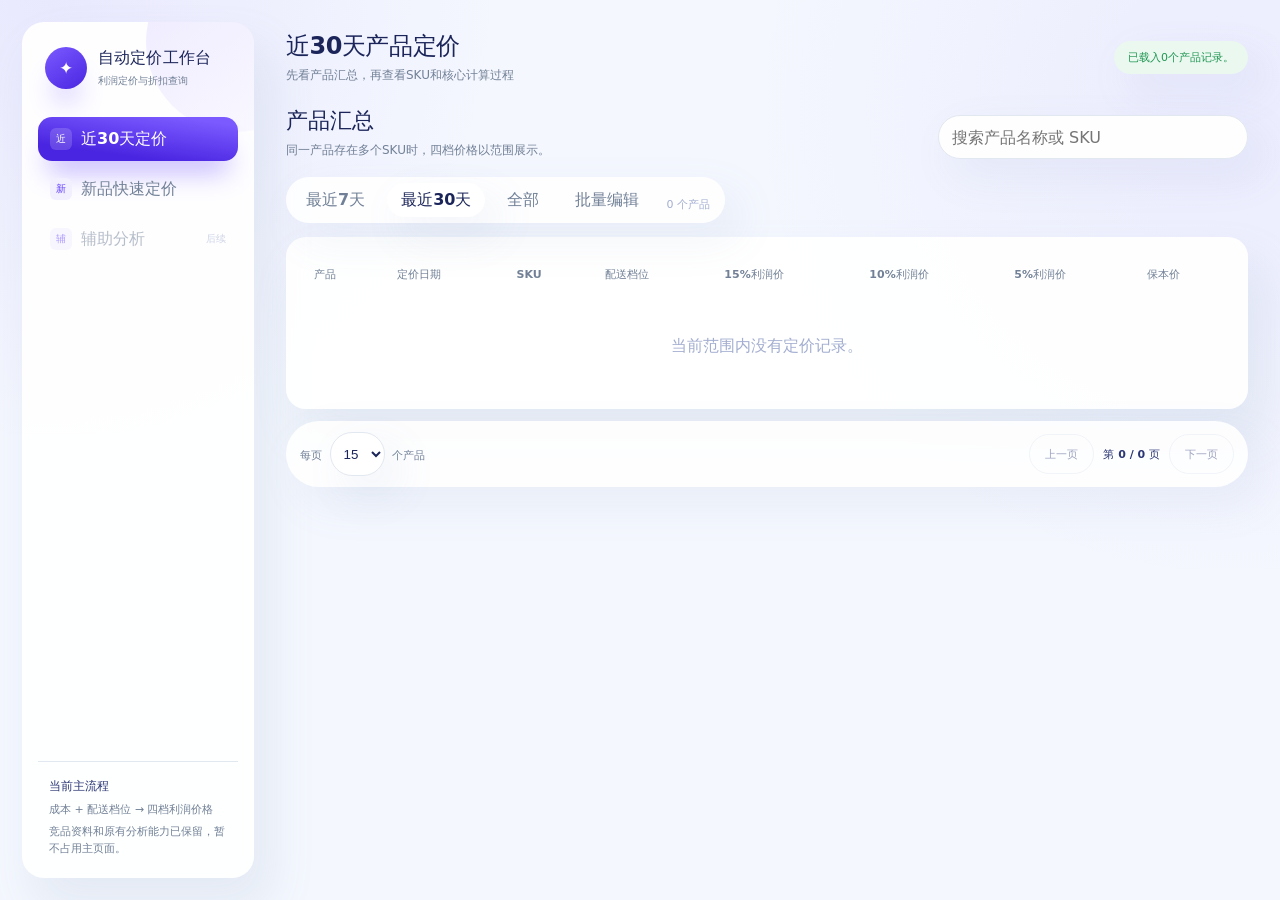
==== commit e6bd8b33: "批评编辑功能增加" ====
--- a/workbench/index.html
+++ b/workbench/index.html
@@ -56,8 +56,32 @@
             <button type="button" class="filter-button" data-days="7" aria-pressed="false">最近7天</button>
             <button type="button" class="filter-button is-active" data-days="30" aria-pressed="true">最近30天</button>
             <button type="button" class="filter-button" data-days="all" aria-pressed="false">全部</button>
+            <button id="toggleBulkEditBtn" type="button" class="filter-button">批量编辑</button>
             <span id="historyCount" class="record-count"></span>
           </div>
+
+          <section id="bulkEditPanel" class="surface edit-panel is-hidden" aria-live="polite">
+            <div class="edit-panel-heading">
+              <div>
+                <h3>批量修改配送档位</h3>
+                <p>对勾选产品重算四档利润价格。</p>
+              </div>
+              <button id="closeBulkEditBtn" type="button" class="text-button">收起</button>
+            </div>
+            <div class="bulk-controls">
+              <label><span>配送档位</span><select id="bulkTierSelect"></select></label>
+              <button id="selectPageRecordsBtn" type="button" class="secondary-button">选择本页</button>
+              <button id="clearBulkSelectionBtn" type="button" class="secondary-button">清空选择</button>
+              <button id="saveBulkEditBtn" type="button" class="primary-button">保存选中产品</button>
+            </div>
+            <div class="table-scroll">
+              <table class="bulk-table">
+                <thead><tr><th></th><th>产品</th><th>SKU</th><th>当前配送</th><th>成本</th><th>保本价</th></tr></thead>
+                <tbody id="bulkEditRows"></tbody>
+              </table>
+            </div>
+            <div id="bulkEditStatus" class="edit-status"></div>
+          </section>
 
           <div class="surface table-surface">
             <div class="table-scroll">
@@ -80,6 +104,15 @@
             <div id="historyEmpty" class="empty-state is-hidden">当前范围内没有定价记录。</div>
           </div>
 
+          <div class="pagination-row">
+            <label>每页 <select id="pageSizeSelect"><option value="15">15</option><option value="30">30</option></select> 个产品</label>
+            <div class="pagination-controls">
+              <button id="prevPageBtn" type="button" class="secondary-button">上一页</button>
+              <span id="pageLabel"></span>
+              <button id="nextPageBtn" type="button" class="secondary-button">下一页</button>
+            </div>
+          </div>
+
           <section id="historyReport" class="surface report-panel is-hidden" aria-live="polite">
             <div class="report-heading">
               <div>
@@ -89,7 +122,10 @@
                 </div>
                 <p id="reportMeta"></p>
               </div>
-              <button id="copyReportBtn" class="secondary-button" type="button">复制四档价格</button>
+              <div class="report-actions">
+                <button id="editRecordBtn" class="secondary-button" type="button">编辑</button>
+                <button id="copyReportBtn" class="secondary-button" type="button">复制四档价格</button>
+              </div>
             </div>
 
             <div class="price-cards">
@@ -124,6 +160,33 @@
                 </table>
               </div>
             </details>
+
+            <section id="recordEditPanel" class="edit-panel is-hidden" aria-live="polite">
+              <div class="edit-panel-heading">
+                <div>
+                  <h3>编辑历史产品</h3>
+                  <p>保存时会按当前规则重新计算四档价格。</p>
+                </div>
+                <button id="cancelRecordEditBtn" type="button" class="text-button">取消</button>
+              </div>
+              <div class="edit-fields">
+                <label><span>产品名称</span><input id="editProductName" type="text"></label>
+                <label><span>日期标签</span><input id="editDateLabel" type="text"></label>
+                <label><span>配送档位</span><select id="editTierSelect"></select></label>
+              </div>
+              <label class="edit-notes"><span>备注</span><textarea id="editNotes" rows="3"></textarea></label>
+              <div class="table-scroll">
+                <table class="edit-sku-table">
+                  <thead><tr><th>SKU</th><th>款式标题</th><th>成本价（RMB）</th><th></th></tr></thead>
+                  <tbody id="editSkuRows"></tbody>
+                </table>
+              </div>
+              <div class="edit-actions">
+                <button id="addEditSkuBtn" type="button" class="secondary-button">添加SKU</button>
+                <button id="saveRecordEditBtn" type="button" class="primary-button">保存并重算</button>
+              </div>
+              <div id="recordEditStatus" class="edit-status"></div>
+            </section>
           </section>
         </section>
 
--- a/workbench/quick-styles.css
+++ b/workbench/quick-styles.css
@@ -42,7 +42,7 @@
 .section-heading h2 { margin: 0; font-size: 23px; }
 .section-heading p { margin: 6px 0 0; color: #74839a; font-size: 12px; }
 .search-box input { width: min(310px, 38vw); padding: 10px 13px; border: 1px solid #d2dbe8; border-radius: 10px; outline: 0; color: #172033; background: #fff; }
-.search-box input:focus, .product-fields input:focus, .paste-panel textarea:focus, .entry-table input:focus { border-color: #5b82db; box-shadow: 0 0 0 3px rgba(63,109,208,.12); }
+.search-box input:focus, .product-fields input:focus, .paste-panel textarea:focus, .entry-table input:focus, .edit-panel input:focus, .edit-panel textarea:focus, .edit-panel select:focus, .pagination-row select:focus { border-color: #5b82db; box-shadow: 0 0 0 3px rgba(63,109,208,.12); }
 .filter-row { display: flex; align-items: center; gap: 8px; margin-bottom: 14px; }
 .filter-button { padding: 7px 12px; border: 1px solid #d3dce8; border-radius: 9px; color: #5f6e83; background: #fff; }
 .filter-button:hover { border-color: #97add7; }
@@ -66,6 +66,11 @@
 .missing-price { color: #a1abba; }
 .review-dot { color: #a56a1e; }
 .empty-state { padding: 38px; color: #8390a4; text-align: center; }
+.pagination-row { display: flex; align-items: center; justify-content: space-between; gap: 12px; margin-top: 12px; color: #718097; font-size: 11px; }
+.pagination-row select { margin: 0 4px; padding: 7px 9px; border: 1px solid #d3dce8; border-radius: 8px; color: #172033; background: #fff; }
+.pagination-controls { display: flex; align-items: center; gap: 9px; }
+.pagination-controls span { color: #526278; font-weight: 650; }
+.pagination-controls button:disabled { cursor: not-allowed; opacity: .45; transform: none; }
 
 .report-panel { margin-top: 18px; padding: 20px; }
 .report-heading { display: flex; align-items: flex-start; justify-content: space-between; gap: 18px; margin-bottom: 17px; }
@@ -73,6 +78,7 @@
 .report-heading p { margin: 5px 0 0; color: #77869b; font-size: 11px; }
 .report-title-row { display: flex; align-items: center; flex-wrap: wrap; gap: 8px; }
 .review-tag { display: inline-flex; padding: 4px 7px; border-radius: 7px; color: #8e5b18; background: #fff2dd; font-size: 10px; }
+.report-actions { display: flex; flex-wrap: wrap; gap: 8px; justify-content: flex-end; }
 .price-cards { display: grid; grid-template-columns: repeat(4, minmax(0, 1fr)); gap: 11px; }
 .price-cards article { padding: 14px; border: 1px solid #e0e6ef; border-radius: 11px; background: #fafbfd; }
 .price-cards span { display: block; color: #6b7a90; font-size: 11px; }
@@ -96,6 +102,23 @@
 .detail-table { min-width: 760px; }
 .detail-table th { background: #fff; }
 .detail-table td { padding-block: 10px; }
+.edit-panel { margin: 13px 0 16px; padding: 16px; }
+.edit-panel-heading { display: flex; align-items: flex-start; justify-content: space-between; gap: 14px; margin-bottom: 13px; }
+.edit-panel-heading h3 { margin: 0; font-size: 14px; }
+.edit-panel-heading p { margin: 5px 0 0; color: #76859a; font-size: 11px; }
+.edit-fields, .bulk-controls { display: grid; grid-template-columns: 1.4fr 1fr 1fr; gap: 10px; margin-bottom: 12px; }
+.bulk-controls { grid-template-columns: minmax(190px, 1fr) auto auto auto; align-items: end; }
+.edit-fields label > span, .bulk-controls label > span, .edit-notes > span { display: block; margin-bottom: 6px; color: #627188; font-size: 11px; font-weight: 650; }
+.edit-panel input, .edit-panel textarea, .edit-panel select { width: 100%; padding: 9px 10px; border: 1px solid #d4dde9; border-radius: 9px; outline: 0; color: #172033; background: #fff; }
+.edit-notes { display: block; margin-bottom: 12px; }
+.edit-sku-table, .bulk-table { min-width: 760px; }
+.edit-sku-table input { width: 100%; padding: 7px 8px; border: 1px solid transparent; border-radius: 6px; outline: 0; background: transparent; }
+.edit-sku-table input:hover { border-color: #e1e6ee; }
+.edit-sku-table th:last-child, .edit-sku-table td:last-child { width: 46px; text-align: center; }
+.bulk-table input[type="checkbox"] { width: 16px; height: 16px; }
+.bulk-table td strong { color: #1b2941; }
+.edit-actions { display: flex; justify-content: flex-end; gap: 9px; margin-top: 12px; }
+.edit-status { min-height: 18px; margin-top: 10px; color: #7d8a9d; font-size: 11px; }
 
 .secondary-button, .primary-button, .add-row-button, .text-button { border: 0; border-radius: 9px; }
 .secondary-button { padding: 8px 11px; border: 1px solid #d3dce8; color: #40516a; background: #fff; }
@@ -167,6 +190,10 @@
   .quick-actions { align-items: stretch; flex-direction: column; }
   .primary-button { width: 100%; }
   .report-heading { flex-direction: column; }
+  .report-actions { width: 100%; justify-content: flex-start; }
+  .edit-fields, .bulk-controls { grid-template-columns: 1fr; }
+  .pagination-row { align-items: stretch; flex-direction: column; border-radius: 16px; }
+  .pagination-controls { justify-content: space-between; }
   .price-cards { gap: 8px; }
   .price-cards article { padding: 12px; }
   .price-cards strong { font-size: 18px; }
@@ -311,18 +338,27 @@
 .section-heading p { color: var(--hz-muted); }
 
 .search-box input,
-.product-fields input {
+.product-fields input,
+.edit-panel input,
+.edit-panel textarea,
+.edit-panel select,
+.pagination-row select {
   min-height: 44px;
   border-color: var(--hz-line);
-  border-radius: 999px;
+  border-radius: 14px;
   color: var(--hz-ink);
   background: rgba(255, 255, 255, .94);
   box-shadow: var(--hz-shadow-soft);
 }
+.search-box input, .product-fields input, .pagination-row select { border-radius: 999px; }
 .search-box input:focus,
 .product-fields input:focus,
 .paste-panel textarea:focus,
-.entry-table input:focus {
+.entry-table input:focus,
+.edit-panel input:focus,
+.edit-panel textarea:focus,
+.edit-panel select:focus,
+.pagination-row select:focus {
   border-color: #cfc2ff;
   box-shadow: 0 0 0 4px rgba(96, 60, 255, .10);
 }
@@ -342,6 +378,13 @@
 .filter-button.is-active { color: var(--hz-ink); border: 0; background: #fff; box-shadow: var(--hz-shadow-soft); }
 .filter-button:active { transform: scale(.97); }
 .record-count { padding: 8px 9px 0 5px; color: var(--hz-faint); }
+.pagination-row {
+  padding: 11px 14px;
+  border-radius: 999px;
+  background: rgba(255, 255, 255, .9);
+  box-shadow: var(--hz-shadow-soft);
+}
+.pagination-controls span { color: var(--hz-ink-2); }
 
 .surface {
   border: 0;
@@ -421,6 +464,16 @@
 .sku-details { border: 0; border-radius: 14px; background: var(--hz-soft); }
 .sku-details summary { color: var(--hz-ink-2); background: transparent; }
 .detail-table th { background: transparent; }
+.edit-panel {
+  border-radius: 18px;
+  background: #fff;
+  box-shadow: var(--hz-shadow-soft);
+}
+.edit-panel-heading h3 { color: var(--hz-ink); }
+.edit-panel-heading p, .edit-status { color: var(--hz-muted); }
+.edit-fields label > span, .bulk-controls label > span, .edit-notes > span { color: var(--hz-muted); }
+.edit-sku-table input { color: var(--hz-ink); }
+.bulk-table td, .edit-sku-table td { background: var(--hz-soft); }
 
 .quick-form { position: relative; overflow: hidden; padding: 24px; }
 .quick-form::after {
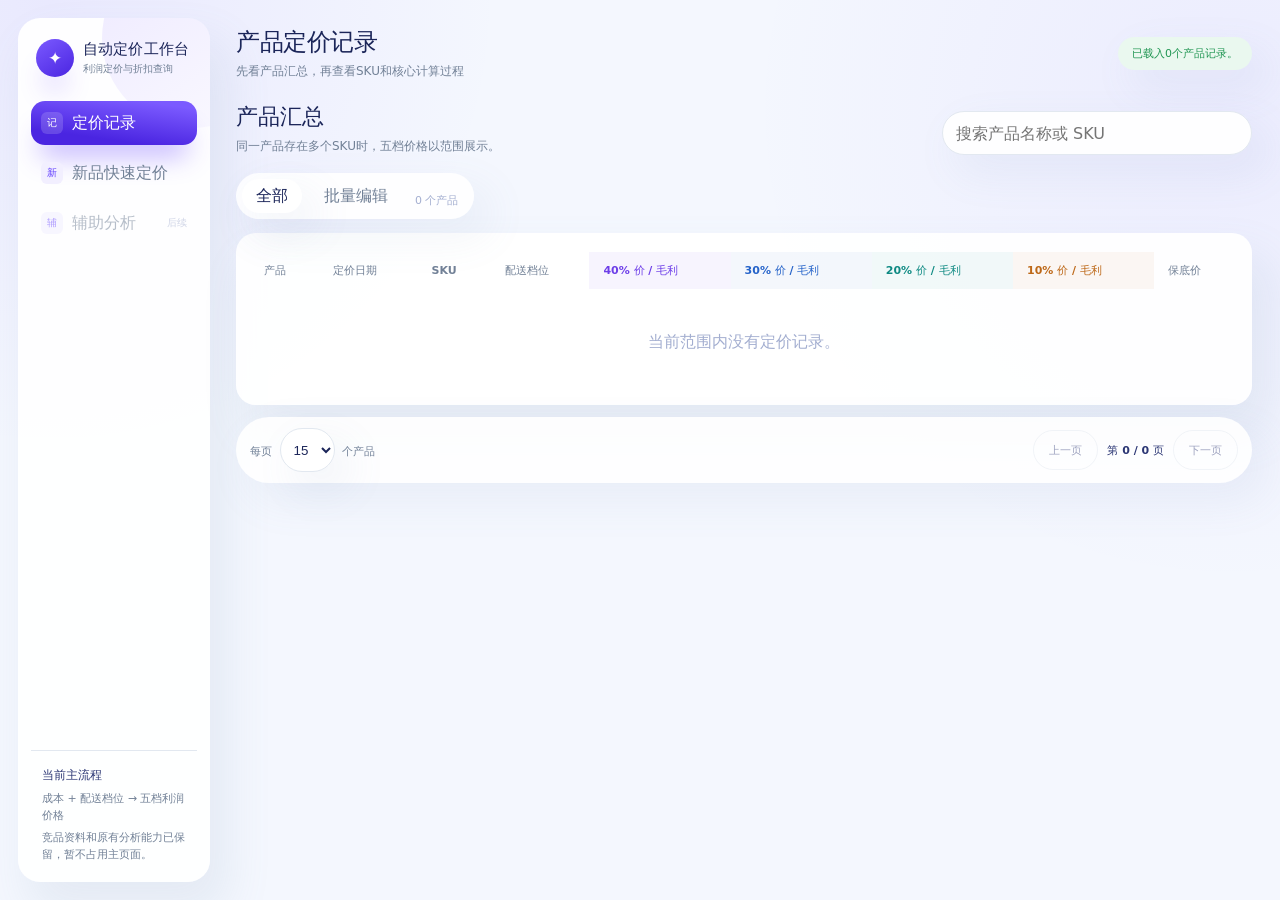
==== commit 35e584c3: "最新数据" ====
--- a/workbench/index.html
+++ b/workbench/index.html
@@ -4,7 +4,7 @@
     <meta charset="utf-8">
     <meta name="viewport" content="width=device-width, initial-scale=1">
     <title>自动定价工作台</title>
-    <link rel="stylesheet" href="quick-styles.css?v=20260808-1">
+    <link rel="stylesheet" href="quick-styles.css?v=20261006-1">
   </head>
   <body>
     <div class="app-shell">
@@ -15,7 +15,7 @@
         </div>
         <nav class="main-nav" aria-label="工作台导航">
           <button class="nav-button is-active" type="button" data-view="history" aria-pressed="true">
-            <span class="nav-icon">近</span>近30天定价
+            <span class="nav-icon">记</span>定价记录
           </button>
           <button class="nav-button" type="button" data-view="quick" aria-pressed="false">
             <span class="nav-icon">新</span>新品快速定价
@@ -26,7 +26,7 @@
         </nav>
         <div class="sidebar-note">
           <strong>当前主流程</strong>
-          <span>成本 + 配送档位 → 四档利润价格</span>
+          <span>成本 + 配送档位 → 五档利润价格</span>
           <span>竞品资料和原有分析能力已保留，暂不占用主页面。</span>
         </div>
       </aside>
@@ -34,7 +34,7 @@
       <main class="main-area">
         <header class="topbar">
           <div>
-            <h1 id="pageTitle">近30天产品定价</h1>
+            <h1 id="pageTitle">产品定价记录</h1>
             <p id="pageSubtitle">先看产品汇总，再查看SKU和核心计算过程</p>
           </div>
           <div id="appStatus" class="app-status" role="status" aria-live="polite">正在读取定价记录…</div>
@@ -44,7 +44,7 @@
           <div class="section-heading history-heading">
             <div>
               <h2>产品汇总</h2>
-              <p>同一产品存在多个SKU时，四档价格以范围展示。</p>
+              <p>同一产品存在多个SKU时，五档价格以范围展示。</p>
             </div>
             <label class="search-box">
               <span class="sr-only">搜索产品名称或SKU</span>
@@ -52,10 +52,8 @@
             </label>
           </div>
 
-          <div class="filter-row" aria-label="记录日期范围">
-            <button type="button" class="filter-button" data-days="7" aria-pressed="false">最近7天</button>
-            <button type="button" class="filter-button is-active" data-days="30" aria-pressed="true">最近30天</button>
-            <button type="button" class="filter-button" data-days="all" aria-pressed="false">全部</button>
+          <div class="filter-row" aria-label="定价记录操作">
+            <button type="button" class="filter-button is-active" data-days="all" aria-pressed="true">全部</button>
             <button id="toggleBulkEditBtn" type="button" class="filter-button">批量编辑</button>
             <span id="historyCount" class="record-count"></span>
           </div>
@@ -64,7 +62,7 @@
             <div class="edit-panel-heading">
               <div>
                 <h3>批量修改配送档位</h3>
-                <p>对勾选产品重算四档利润价格。</p>
+                <p>对勾选产品重算五档利润价格。</p>
               </div>
               <button id="closeBulkEditBtn" type="button" class="text-button">收起</button>
             </div>
@@ -92,10 +90,11 @@
                     <th>定价日期</th>
                     <th>SKU</th>
                     <th>配送档位</th>
-                    <th>15%利润价</th>
-                    <th>10%利润价</th>
-                    <th>5%利润价</th>
-                    <th>保本价</th>
+                    <th class="tier-40">40% 价 / 毛利</th>
+                    <th class="tier-30">30% 价 / 毛利</th>
+                    <th class="tier-20">20% 价 / 毛利</th>
+                    <th class="tier-10">10% 价 / 毛利</th>
+                    <th>保底价</th>
                   </tr>
                 </thead>
                 <tbody id="historyRows"></tbody>
@@ -124,15 +123,16 @@
               </div>
               <div class="report-actions">
                 <button id="editRecordBtn" class="secondary-button" type="button">编辑</button>
-                <button id="copyReportBtn" class="secondary-button" type="button">复制四档价格</button>
+                <button id="copyReportBtn" class="secondary-button" type="button">复制五档价格</button>
               </div>
             </div>
 
             <div class="price-cards">
-              <article><span>15% 利润价</span><strong id="reportMargin15">—</strong><small>新品首选</small></article>
-              <article><span>10% 利润价</span><strong id="reportMargin10">—</strong><small>新品竞争价</small></article>
-              <article><span>5% 利润价</span><strong id="reportMargin5">—</strong><small>折扣参考</small></article>
-              <article class="floor-card"><span>保本价</span><strong id="reportBreakEven">—</strong><small>折扣底线</small></article>
+              <article class="tier-card-40"><span>40% 利润价</span><strong id="reportMargin40">—</strong><small id="reportProfit40">预计毛利 —</small></article>
+              <article class="tier-card-30"><span>30% 利润价</span><strong id="reportMargin30">—</strong><small id="reportProfit30">预计毛利 —</small></article>
+              <article class="tier-card-20"><span>20% 利润价</span><strong id="reportMargin20">—</strong><small id="reportProfit20">预计毛利 —</small></article>
+              <article class="tier-card-10"><span>10% 利润价</span><strong id="reportMargin10">—</strong><small id="reportProfit10">预计毛利 —</small></article>
+              <article class="floor-card"><span>保底价</span><strong id="reportBreakEven">—</strong><small>折扣底线</small></article>
             </div>
 
             <div class="report-grid">
@@ -155,7 +155,7 @@
               <summary>查看SKU明细</summary>
               <div class="table-scroll">
                 <table class="detail-table">
-                  <thead><tr><th>SKU</th><th>款式标题</th><th>成本价</th><th>配送费</th><th>15%</th><th>10%</th><th>5%</th><th>保本</th></tr></thead>
+                  <thead><tr><th>SKU</th><th>款式标题</th><th>成本价</th><th>配送费</th><th class="tier-40">40% 价 / 毛利</th><th class="tier-30">30% 价 / 毛利</th><th class="tier-20">20% 价 / 毛利</th><th class="tier-10">10% 价 / 毛利</th><th>保底</th></tr></thead>
                   <tbody id="reportSkuRows"></tbody>
                 </table>
               </div>
@@ -165,7 +165,7 @@
               <div class="edit-panel-heading">
                 <div>
                   <h3>编辑历史产品</h3>
-                  <p>保存时会按当前规则重新计算四档价格。</p>
+                  <p>保存时会按当前规则重新计算五档价格。</p>
                 </div>
                 <button id="cancelRecordEditBtn" type="button" class="text-button">取消</button>
               </div>
@@ -256,20 +256,21 @@
 
           <section id="quickResult" class="surface report-panel is-hidden" aria-live="polite">
             <div class="report-heading">
-              <div><h2 id="quickResultName">计算结果</h2><p>记录已保存到近30天产品汇总。</p></div>
+              <div><h2 id="quickResultName">计算结果</h2><p>记录已保存到产品汇总。</p></div>
               <button id="viewSavedRecordBtn" class="secondary-button" type="button">查看汇总记录</button>
             </div>
             <div class="price-cards">
-              <article><span>15% 利润价</span><strong id="quickMargin15">—</strong><small>新品首选</small></article>
-              <article><span>10% 利润价</span><strong id="quickMargin10">—</strong><small>新品竞争价</small></article>
-              <article><span>5% 利润价</span><strong id="quickMargin5">—</strong><small>折扣参考</small></article>
-              <article class="floor-card"><span>保本价</span><strong id="quickBreakEven">—</strong><small>折扣底线</small></article>
+              <article class="tier-card-40"><span>40% 利润价</span><strong id="quickMargin40">—</strong><small id="quickProfit40">预计毛利 —</small></article>
+              <article class="tier-card-30"><span>30% 利润价</span><strong id="quickMargin30">—</strong><small id="quickProfit30">预计毛利 —</small></article>
+              <article class="tier-card-20"><span>20% 利润价</span><strong id="quickMargin20">—</strong><small id="quickProfit20">预计毛利 —</small></article>
+              <article class="tier-card-10"><span>10% 利润价</span><strong id="quickMargin10">—</strong><small id="quickProfit10">预计毛利 —</small></article>
+              <article class="floor-card"><span>保底价</span><strong id="quickBreakEven">—</strong><small>折扣底线</small></article>
             </div>
             <details class="sku-details" open>
               <summary>SKU计算结果</summary>
               <div class="table-scroll">
                 <table class="detail-table">
-                  <thead><tr><th>SKU</th><th>款式标题</th><th>成本价</th><th>配送费</th><th>15%</th><th>10%</th><th>5%</th><th>保本</th></tr></thead>
+                  <thead><tr><th>SKU</th><th>款式标题</th><th>成本价</th><th>配送费</th><th class="tier-40">40% 价 / 毛利</th><th class="tier-30">30% 价 / 毛利</th><th class="tier-20">20% 价 / 毛利</th><th class="tier-10">10% 价 / 毛利</th><th>保底</th></tr></thead>
                   <tbody id="quickResultRows"></tbody>
                 </table>
               </div>
@@ -278,6 +279,6 @@
         </section>
       </main>
     </div>
-    <script src="quick-app.js?v=20260808-1"></script>
+    <script src="quick-app.js?v=20261006-2"></script>
   </body>
 </html>
--- a/workbench/quick-styles.css
+++ b/workbench/quick-styles.css
@@ -79,7 +79,7 @@
 .report-title-row { display: flex; align-items: center; flex-wrap: wrap; gap: 8px; }
 .review-tag { display: inline-flex; padding: 4px 7px; border-radius: 7px; color: #8e5b18; background: #fff2dd; font-size: 10px; }
 .report-actions { display: flex; flex-wrap: wrap; gap: 8px; justify-content: flex-end; }
-.price-cards { display: grid; grid-template-columns: repeat(4, minmax(0, 1fr)); gap: 11px; }
+.price-cards { display: grid; grid-template-columns: repeat(5, minmax(0, 1fr)); gap: 11px; }
 .price-cards article { padding: 14px; border: 1px solid #e0e6ef; border-radius: 11px; background: #fafbfd; }
 .price-cards span { display: block; color: #6b7a90; font-size: 11px; }
 .price-cards strong { display: block; margin-top: 6px; color: #2458bc; font-size: 21px; }
@@ -231,16 +231,16 @@
 }
 
 .app-shell {
-  grid-template-columns: 232px minmax(0, 1fr);
-  gap: 22px;
-  padding: 22px;
+  grid-template-columns: 192px minmax(0, 1fr);
+  gap: 16px;
+  padding: 18px;
   background: transparent;
 }
 
 .sidebar {
-  top: 22px;
-  height: calc(100vh - 44px);
-  padding: 24px 16px 18px;
+  top: 18px;
+  height: calc(100vh - 36px);
+  padding: 20px 13px 16px;
   overflow: hidden;
   color: var(--hz-ink);
   background: rgba(255, 255, 255, .95);
@@ -264,18 +264,18 @@
   position: relative;
   z-index: 1;
   display: grid;
-  grid-template-columns: 42px minmax(0, 1fr);
+  grid-template-columns: 38px minmax(0, 1fr);
   grid-template-rows: auto auto;
-  column-gap: 11px;
+  column-gap: 9px;
   align-items: center;
-  padding: 1px 7px 28px;
+  padding: 1px 5px 24px;
 }
 
 .brand::before {
   grid-row: 1 / span 2;
   display: grid;
-  width: 42px;
-  height: 42px;
+  width: 38px;
+  height: 38px;
   place-items: center;
   border-radius: 50%;
   color: #fff;
@@ -285,12 +285,12 @@
   font-size: 17px;
 }
 
-.brand strong { color: var(--hz-ink); font-size: 16px; }
+.brand strong { color: var(--hz-ink); font-size: 15px; }
 .brand span { margin-top: 2px; color: var(--hz-muted); font-size: 10px; }
 .main-nav { position: relative; z-index: 1; gap: 6px; }
 .nav-button {
   min-height: 44px;
-  padding: 10px 12px;
+  padding: 9px 10px;
   border-radius: 14px;
   color: var(--hz-muted);
   font-weight: 650;
@@ -406,6 +406,14 @@
 .product-cell span { color: var(--hz-faint); }
 .tier-pill { color: var(--hz-primary); background: #fff; border: 1px solid #e2dcff; }
 .primary-price { color: var(--hz-primary); }
+.tier-40 { color: #6d3ee8; font-weight: 760; background: rgba(109, 62, 232, .055); }
+.tier-30 { color: #2563c9; font-weight: 740; background: rgba(37, 99, 201, .05); }
+.tier-20 { color: #0f8a83; font-weight: 720; background: rgba(15, 138, 131, .05); }
+.tier-10 { color: #bd6818; font-weight: 700; background: rgba(189, 104, 24, .05); }
+.tier-40 .muted { color: rgba(109, 62, 232, .78); }
+.tier-30 .muted { color: rgba(37, 99, 201, .76); }
+.tier-20 .muted { color: rgba(15, 138, 131, .76); }
+.tier-10 .muted { color: rgba(189, 104, 24, .76); }
 .floor-price { color: var(--hz-danger); }
 .empty-state { color: var(--hz-faint); }
 
@@ -451,6 +459,18 @@
 .price-cards span { color: var(--hz-muted); font-weight: 650; }
 .price-cards strong { color: var(--hz-ink); font-size: 24px; }
 .price-cards small { color: var(--hz-faint); }
+.price-cards .tier-card-40 { background: #f3efff; }
+.price-cards .tier-card-40::after { background: #7648e8; box-shadow: 0 0 0 5px #e6dcff; }
+.price-cards .tier-card-40 strong { color: #6334d5; }
+.price-cards .tier-card-30 { background: #eef5ff; }
+.price-cards .tier-card-30::after { background: #3474d4; box-shadow: 0 0 0 5px #dceaff; }
+.price-cards .tier-card-30 strong { color: #245fbf; }
+.price-cards .tier-card-20 { background: #eaf9f7; }
+.price-cards .tier-card-20::after { background: #15968d; box-shadow: 0 0 0 5px #d4f2ee; }
+.price-cards .tier-card-20 strong { color: #087970; }
+.price-cards .tier-card-10 { background: #fff5e8; }
+.price-cards .tier-card-10::after { background: #d37b24; box-shadow: 0 0 0 5px #ffe7c9; }
+.price-cards .tier-card-10 strong { color: #b65f10; }
 .price-cards .floor-card { background: var(--hz-danger-soft); }
 .price-cards .floor-card::after { background: var(--hz-danger); box-shadow: 0 0 0 5px #ffe2e6; }
 .price-cards .floor-card strong { color: var(--hz-danger); }
@@ -593,3 +613,73 @@
   .table-surface { padding: 8px; }
   .price-cards { padding: 9px; }
 }
+
+/* Inline quick pricing inherits the operations desk's night/light choice. */
+:root[data-embed="1"] .app-shell { display: block; min-height: 0; padding: 0; }
+:root[data-embed="1"] .sidebar { display: none; }
+:root[data-embed="1"] .topbar { min-height: 0; padding: 14px 20px 6px; }
+:root[data-embed="1"] .page-view { padding: 12px 20px 30px; }
+:root[data-embed="1"] .topbar h1 { font-size: 19px; }
+:root[data-theme="dark"] {
+  color-scheme: dark;
+  --hz-bg: #111726;
+  --hz-surface: #1b2435;
+  --hz-soft: #222e43;
+  --hz-primary: #b9a6ff;
+  --hz-primary-dark: #7058cf;
+  --hz-primary-light: #9b83ed;
+  --hz-primary-soft: #342e55;
+  --hz-ink: #edf2fc;
+  --hz-ink-2: #dce7f7;
+  --hz-muted: #bac8de;
+  --hz-faint: #9eafc9;
+  --hz-line: #3b4d67;
+  --hz-danger: #ffabb4;
+  --hz-danger-soft: #4b2c39;
+  --hz-shadow: none;
+  --hz-shadow-soft: none;
+  background: var(--hz-bg);
+}
+:root[data-theme="dark"] body { background: var(--hz-bg); color: var(--hz-ink); }
+:root[data-theme="dark"] .sidebar,
+:root[data-theme="dark"] .surface,
+:root[data-theme="dark"] .edit-panel,
+:root[data-theme="dark"] .price-cards,
+:root[data-theme="dark"] .app-status { background: var(--hz-surface); color: var(--hz-ink); border: 1px solid var(--hz-line); }
+:root[data-theme="dark"] .topbar { background: var(--hz-bg); }
+:root[data-theme="dark"] .search-box input,
+:root[data-theme="dark"] .product-fields input,
+:root[data-theme="dark"] .edit-panel input,
+:root[data-theme="dark"] .edit-panel textarea,
+:root[data-theme="dark"] .edit-panel select,
+:root[data-theme="dark"] .pagination-row select,
+:root[data-theme="dark"] .paste-panel textarea,
+:root[data-theme="dark"] .entry-table input { background: var(--hz-soft); color: var(--hz-ink); border-color: var(--hz-line); }
+:root[data-theme="dark"] input::placeholder,
+:root[data-theme="dark"] textarea::placeholder { color: var(--hz-faint); }
+:root[data-theme="dark"] .tier-button,
+:root[data-theme="dark"] .entry-table-wrap,
+:root[data-theme="dark"] .entry-table td,
+:root[data-theme="dark"] .report-block,
+:root[data-theme="dark"] .sku-details,
+:root[data-theme="dark"] .price-cards article { background: var(--hz-soft); color: var(--hz-ink); border-color: var(--hz-line); }
+:root[data-theme="dark"] .tier-button.is-active,
+:root[data-theme="dark"] .tier-button:hover,
+:root[data-theme="dark"] .summary-table tbody tr:hover td { background: var(--hz-primary-soft); color: var(--hz-ink); }
+:root[data-theme="dark"] .secondary-button,
+:root[data-theme="dark"] .add-row-button,
+:root[data-theme="dark"] .filter-button.is-active { background: var(--hz-soft); color: var(--hz-ink); border-color: var(--hz-line); }
+:root[data-theme="dark"] .price-cards .tier-card-40,
+:root[data-theme="dark"] .price-cards .tier-card-30,
+:root[data-theme="dark"] .price-cards .tier-card-20,
+:root[data-theme="dark"] .price-cards .tier-card-10,
+:root[data-theme="dark"] .price-cards .floor-card { background: var(--hz-soft); }
+:root[data-theme="dark"] .price-cards .tier-card-40 strong { color: #c7b5ff; }
+:root[data-theme="dark"] .price-cards .tier-card-30 strong { color: #9bc4ff; }
+:root[data-theme="dark"] .price-cards .tier-card-20 strong { color: #91e0d3; }
+:root[data-theme="dark"] .price-cards .tier-card-10 strong { color: #f2c58e; }
+:root[data-theme="dark"] .price-cards .floor-card strong { color: var(--hz-danger); }
+:root[data-theme="dark"] .price-cards article:hover { background: #30405b; }
+:root[data-theme="dark"] .app-status.is-ok { color: #9be7c0; background: #1e463a; }
+:root[data-theme="dark"] .app-status.is-warn,
+:root[data-theme="dark"] .report-note { color: #f2cb91; background: #4b392b; }
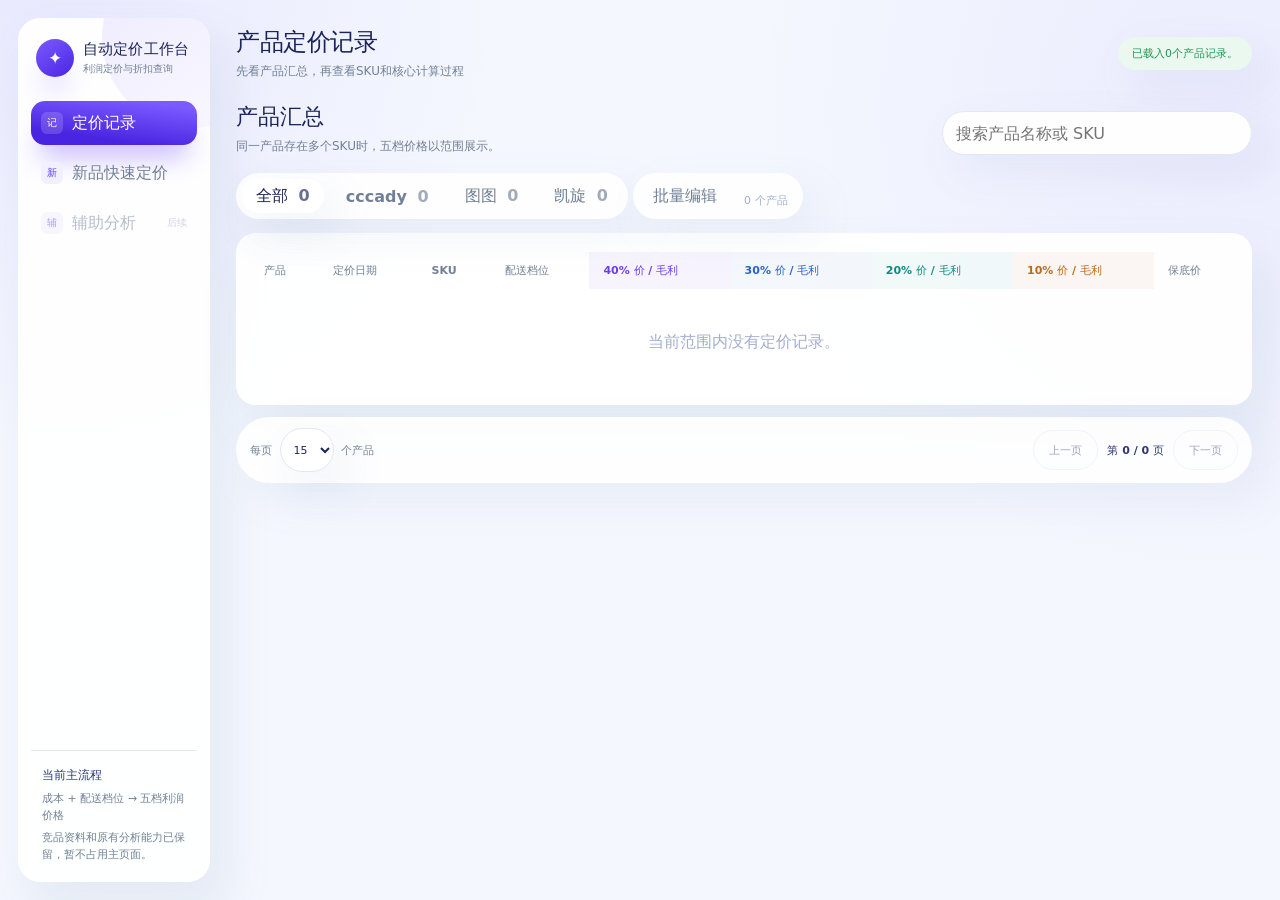
==== commit 4300eeb5: "Group pricing records by owner and require owner for new pricing" ====
--- a/workbench/index.html
+++ b/workbench/index.html
@@ -4,7 +4,7 @@
     <meta charset="utf-8">
     <meta name="viewport" content="width=device-width, initial-scale=1">
     <title>自动定价工作台</title>
-    <link rel="stylesheet" href="quick-styles.css?v=20261006-1">
+    <link rel="stylesheet" href="quick-styles.css?v=20261012-3">
   </head>
   <body>
     <div class="app-shell">
@@ -52,8 +52,13 @@
             </label>
           </div>
 
+          <div class="filter-row owner-filters" aria-label="按负责人查看定价记录">
+            <button type="button" class="filter-button is-active" data-owner="all" aria-pressed="true">全部 <span data-owner-count="all"></span></button>
+            <button type="button" class="filter-button" data-owner="cccady" aria-pressed="false">cccady <span data-owner-count="cccady"></span></button>
+            <button type="button" class="filter-button" data-owner="图图" aria-pressed="false">图图 <span data-owner-count="图图"></span></button>
+            <button type="button" class="filter-button" data-owner="凯旋" aria-pressed="false">凯旋 <span data-owner-count="凯旋"></span></button>
+          </div>
           <div class="filter-row" aria-label="定价记录操作">
-            <button type="button" class="filter-button is-active" data-days="all" aria-pressed="true">全部</button>
             <button id="toggleBulkEditBtn" type="button" class="filter-button">批量编辑</button>
             <span id="historyCount" class="record-count"></span>
           </div>
@@ -194,7 +199,7 @@
           <div class="section-heading">
             <div>
               <h2>新品快速定价</h2>
-              <p>只录入产品名称、SKU、款式标题和成本价。</p>
+              <p>选择负责人，再录入产品名称、SKU、款式标题和成本价。</p>
             </div>
           </div>
 
@@ -208,6 +213,10 @@
                 <span>定价日期</span>
                 <input id="quickPricingDate" type="date">
               </label>
+              <label>
+                <span>负责人</span>
+                <select id="quickOwner"></select>
+              </label>
             </div>
 
             <fieldset class="shipping-fieldset">
@@ -279,6 +288,6 @@
         </section>
       </main>
     </div>
-    <script src="quick-app.js?v=20261006-2"></script>
+    <script src="quick-app.js?v=20261012-3"></script>
   </body>
 </html>
--- a/workbench/quick-styles.css
+++ b/workbench/quick-styles.css
@@ -8,7 +8,7 @@
 
 * { box-sizing: border-box; }
 body { margin: 0; min-width: 320px; min-height: 100vh; background: #f3f6fa; }
-button, input, textarea { font: inherit; }
+button, input, textarea, select { font: inherit; }
 button { cursor: pointer; }
 .is-hidden { display: none !important; }
 .sr-only { position: absolute; width: 1px; height: 1px; padding: 0; overflow: hidden; clip: rect(0, 0, 0, 0); white-space: nowrap; border: 0; }
@@ -42,8 +42,10 @@
 .section-heading h2 { margin: 0; font-size: 23px; }
 .section-heading p { margin: 6px 0 0; color: #74839a; font-size: 12px; }
 .search-box input { width: min(310px, 38vw); padding: 10px 13px; border: 1px solid #d2dbe8; border-radius: 10px; outline: 0; color: #172033; background: #fff; }
-.search-box input:focus, .product-fields input:focus, .paste-panel textarea:focus, .entry-table input:focus, .edit-panel input:focus, .edit-panel textarea:focus, .edit-panel select:focus, .pagination-row select:focus { border-color: #5b82db; box-shadow: 0 0 0 3px rgba(63,109,208,.12); }
+.search-box input:focus, .product-fields input:focus, .product-fields select:focus, .paste-panel textarea:focus, .entry-table input:focus, .edit-panel input:focus, .edit-panel textarea:focus, .edit-panel select:focus, .pagination-row select:focus { border-color: #5b82db; box-shadow: 0 0 0 3px rgba(63,109,208,.12); }
 .filter-row { display: flex; align-items: center; gap: 8px; margin-bottom: 14px; }
+.owner-filters { flex-wrap: wrap; }
+.owner-filters .filter-button span { margin-left: 5px; opacity: .65; }
 .filter-button { padding: 7px 12px; border: 1px solid #d3dce8; border-radius: 9px; color: #5f6e83; background: #fff; }
 .filter-button:hover { border-color: #97add7; }
 .filter-button.is-active { color: #2454b7; border-color: #82a0e4; background: #edf3ff; }
@@ -128,9 +130,9 @@
 .text-button { padding: 5px 7px; color: #6f7f96; background: transparent; }
 
 .quick-form { padding: 22px; }
-.product-fields { display: grid; grid-template-columns: 1.6fr 1fr; gap: 14px; }
+.product-fields { display: grid; grid-template-columns: 1.6fr 1fr 1fr; gap: 14px; }
 .product-fields label > span { display: block; margin-bottom: 7px; color: #627188; font-size: 11px; }
-.product-fields input { width: 100%; padding: 10px 11px; border: 1px solid #d4dde9; border-radius: 9px; outline: 0; color: #172033; background: #fff; }
+.product-fields input, .product-fields select { width: 100%; padding: 10px 11px; border: 1px solid #d4dde9; border-radius: 9px; outline: 0; color: #172033; background: #fff; }
 .shipping-fieldset { margin: 20px 0 0; padding: 0; border: 0; }
 .shipping-fieldset legend { margin-bottom: 9px; padding: 0; color: #627188; font-size: 11px; }
 .tier-grid { display: grid; grid-template-columns: repeat(5, minmax(0, 1fr)); gap: 8px; }
@@ -339,6 +341,7 @@
 
 .search-box input,
 .product-fields input,
+.product-fields select,
 .edit-panel input,
 .edit-panel textarea,
 .edit-panel select,
@@ -350,9 +353,10 @@
   background: rgba(255, 255, 255, .94);
   box-shadow: var(--hz-shadow-soft);
 }
-.search-box input, .product-fields input, .pagination-row select { border-radius: 999px; }
+.search-box input, .product-fields input, .product-fields select, .pagination-row select { border-radius: 999px; }
 .search-box input:focus,
 .product-fields input:focus,
+.product-fields select:focus,
 .paste-panel textarea:focus,
 .entry-table input:focus,
 .edit-panel input:focus,
@@ -649,6 +653,7 @@
 :root[data-theme="dark"] .topbar { background: var(--hz-bg); }
 :root[data-theme="dark"] .search-box input,
 :root[data-theme="dark"] .product-fields input,
+:root[data-theme="dark"] .product-fields select,
 :root[data-theme="dark"] .edit-panel input,
 :root[data-theme="dark"] .edit-panel textarea,
 :root[data-theme="dark"] .edit-panel select,
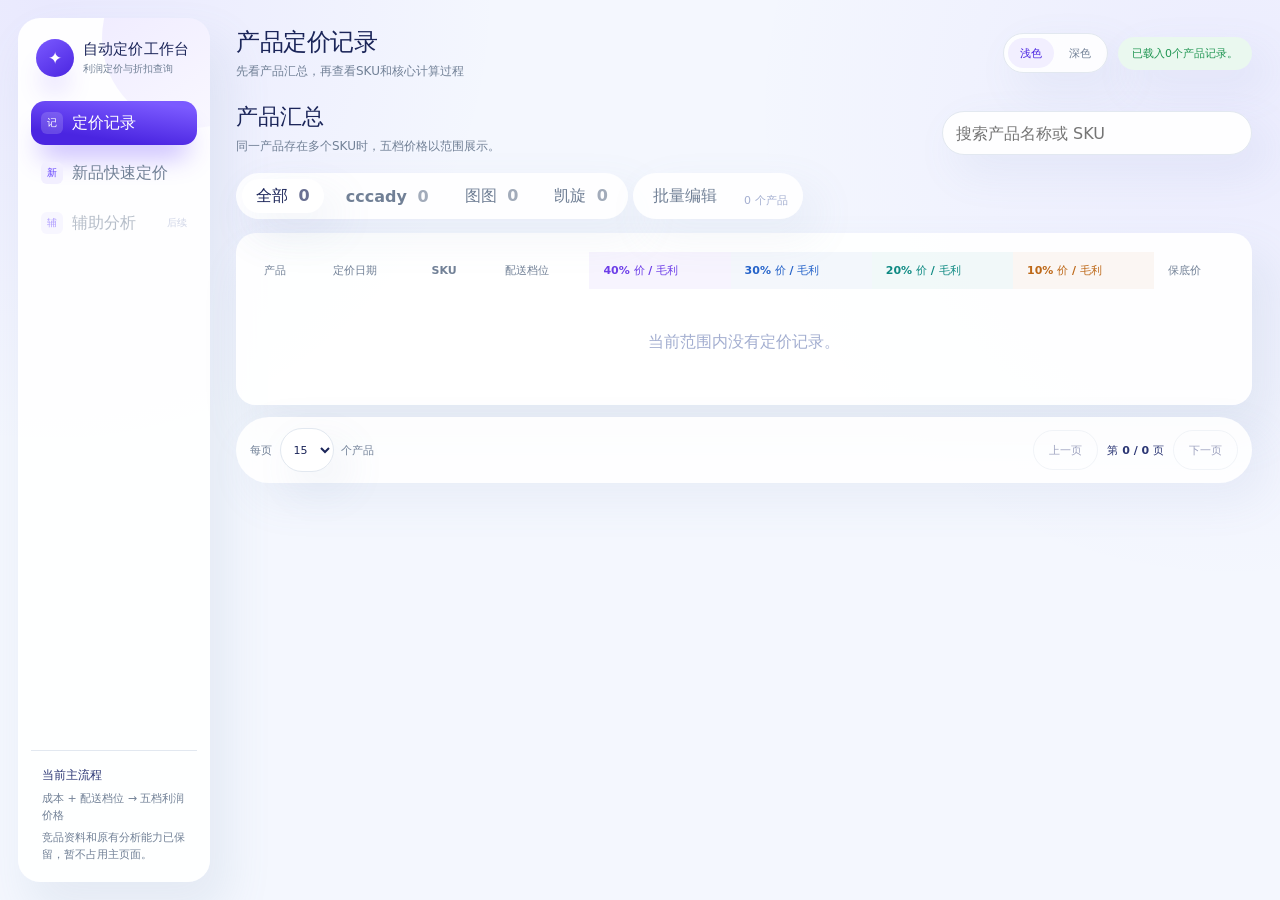
==== commit c3c431d5: "Add dark and light theme switch to pricing workbench" ====
--- a/workbench/index.html
+++ b/workbench/index.html
@@ -4,7 +4,17 @@
     <meta charset="utf-8">
     <meta name="viewport" content="width=device-width, initial-scale=1">
     <title>自动定价工作台</title>
-    <link rel="stylesheet" href="quick-styles.css?v=20261012-3">
+    <script>
+      (() => {
+        const params = new URLSearchParams(location.search);
+        let theme = params.get("theme");
+        if (theme !== "dark" && theme !== "light" && params.get("embed") !== "1") {
+          try { theme = localStorage.getItem("pricing-workbench-theme"); } catch { /* Storage may be unavailable. */ }
+        }
+        document.documentElement.dataset.theme = theme === "dark" ? "dark" : "light";
+      })();
+    </script>
+    <link rel="stylesheet" href="quick-styles.css?v=20261012-5">
   </head>
   <body>
     <div class="app-shell">
@@ -37,7 +47,13 @@
             <h1 id="pageTitle">产品定价记录</h1>
             <p id="pageSubtitle">先看产品汇总，再查看SKU和核心计算过程</p>
           </div>
-          <div id="appStatus" class="app-status" role="status" aria-live="polite">正在读取定价记录…</div>
+          <div class="topbar-actions">
+            <div class="theme-switch" role="group" aria-label="显示主题">
+              <button type="button" data-theme-choice="light" aria-pressed="true">浅色</button>
+              <button type="button" data-theme-choice="dark" aria-pressed="false">深色</button>
+            </div>
+            <div id="appStatus" class="app-status" role="status" aria-live="polite">正在读取定价记录…</div>
+          </div>
         </header>
 
         <section id="historyView" class="page-view">
@@ -288,6 +304,6 @@
         </section>
       </main>
     </div>
-    <script src="quick-app.js?v=20261012-3"></script>
+    <script src="quick-app.js?v=20261012-4"></script>
   </body>
 </html>
--- a/workbench/quick-styles.css
+++ b/workbench/quick-styles.css
@@ -325,6 +325,12 @@
 }
 .topbar h1 { color: var(--hz-ink); font-size: 24px; letter-spacing: -.02em; }
 .topbar p { color: var(--hz-muted); }
+.topbar-actions { display: flex; align-items: center; justify-content: flex-end; gap: 10px; flex-wrap: wrap; }
+.theme-switch { display: inline-flex; gap: 3px; padding: 4px; border: 1px solid var(--hz-line); border-radius: 999px; background: rgba(255, 255, 255, .9); box-shadow: var(--hz-shadow-soft); }
+.theme-switch button { min-height: 30px; padding: 5px 12px; border: 0; border-radius: 999px; color: var(--hz-muted); background: transparent; font-size: 11px; font-weight: 700; white-space: nowrap; }
+.theme-switch button:hover { color: var(--hz-primary); }
+.theme-switch button[aria-pressed="true"] { color: var(--hz-primary-dark); background: var(--hz-primary-soft); }
+.theme-switch button:focus-visible { outline: 3px solid rgba(96, 60, 255, .3); outline-offset: 2px; }
 .app-status {
   padding: 9px 14px;
   border-radius: 999px;
@@ -604,6 +610,7 @@
   .sidebar { position: static; height: auto; border-radius: 18px; }
   .brand { padding-bottom: 15px; }
   .topbar { padding: 8px 4px 18px; }
+  .topbar-actions { justify-content: flex-start; }
   .page-view { padding: 0 4px 32px; }
 }
 
@@ -611,6 +618,7 @@
   .brand { grid-template-columns: 36px minmax(0, 1fr); }
   .brand::before { width: 36px; height: 36px; }
   .topbar h1 { font-size: 21px; }
+  .topbar-actions { width: 100%; justify-content: space-between; }
   .filter-row { display: flex; width: 100%; }
   .filter-button { flex: 1; padding-inline: 8px; }
   .surface { border-radius: 16px; }
@@ -624,6 +632,7 @@
 :root[data-embed="1"] .topbar { min-height: 0; padding: 14px 20px 6px; }
 :root[data-embed="1"] .page-view { padding: 12px 20px 30px; }
 :root[data-embed="1"] .topbar h1 { font-size: 19px; }
+:root[data-embed="1"] .theme-switch { display: none; }
 :root[data-theme="dark"] {
   color-scheme: dark;
   --hz-bg: #111726;
@@ -688,3 +697,21 @@
 :root[data-theme="dark"] .app-status.is-ok { color: #9be7c0; background: #1e463a; }
 :root[data-theme="dark"] .app-status.is-warn,
 :root[data-theme="dark"] .report-note { color: #f2cb91; background: #4b392b; }
+:root[data-theme="dark"] .theme-switch,
+:root[data-theme="dark"] .filter-row,
+:root[data-theme="dark"] .pagination-row { background: var(--hz-surface); border: 1px solid var(--hz-line); }
+:root[data-theme="dark"] .theme-switch button { color: var(--hz-muted); }
+:root[data-theme="dark"] .theme-switch button[aria-pressed="true"] { color: var(--hz-ink); background: var(--hz-primary-soft); }
+:root[data-theme="dark"] .filter-button { color: var(--hz-muted); }
+:root[data-theme="dark"] .filter-button.is-active { color: var(--hz-ink); background: var(--hz-primary-soft); }
+:root[data-theme="dark"] .tier-pill { color: var(--hz-primary); background: var(--hz-soft); border-color: var(--hz-line); }
+:root[data-theme="dark"] .summary-table tbody tr:hover,
+:root[data-theme="dark"] .summary-table tbody tr.is-selected { background: var(--hz-primary-soft); }
+:root[data-theme="dark"] .tier-40 { color: #c7b5ff; background: #2d2946; }
+:root[data-theme="dark"] .tier-30 { color: #9bc4ff; background: #25344c; }
+:root[data-theme="dark"] .tier-20 { color: #91e0d3; background: #233b42; }
+:root[data-theme="dark"] .tier-10 { color: #f2c58e; background: #3d322d; }
+:root[data-theme="dark"] .tier-40 .muted { color: #bca7f4; }
+:root[data-theme="dark"] .tier-30 .muted { color: #a5c7f5; }
+:root[data-theme="dark"] .tier-20 .muted { color: #9adace; }
+:root[data-theme="dark"] .tier-10 .muted { color: #e9be8c; }
